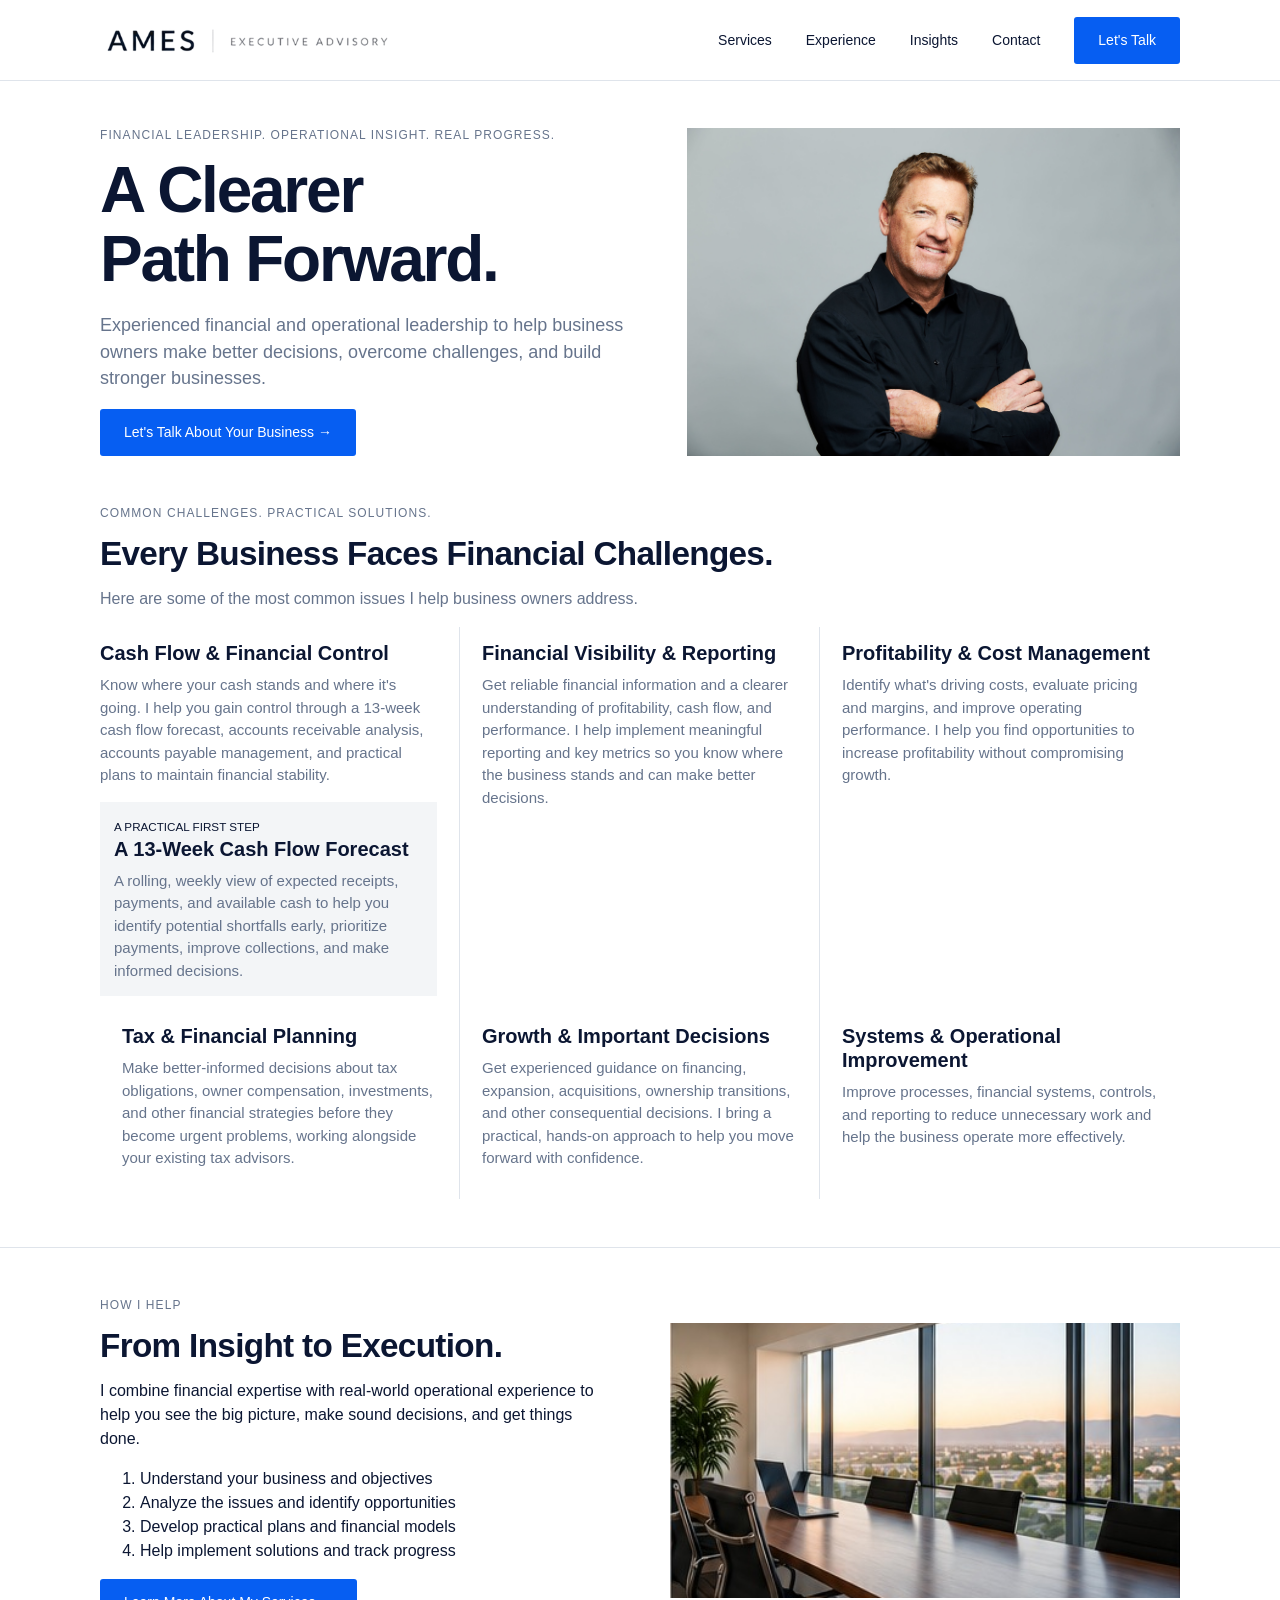
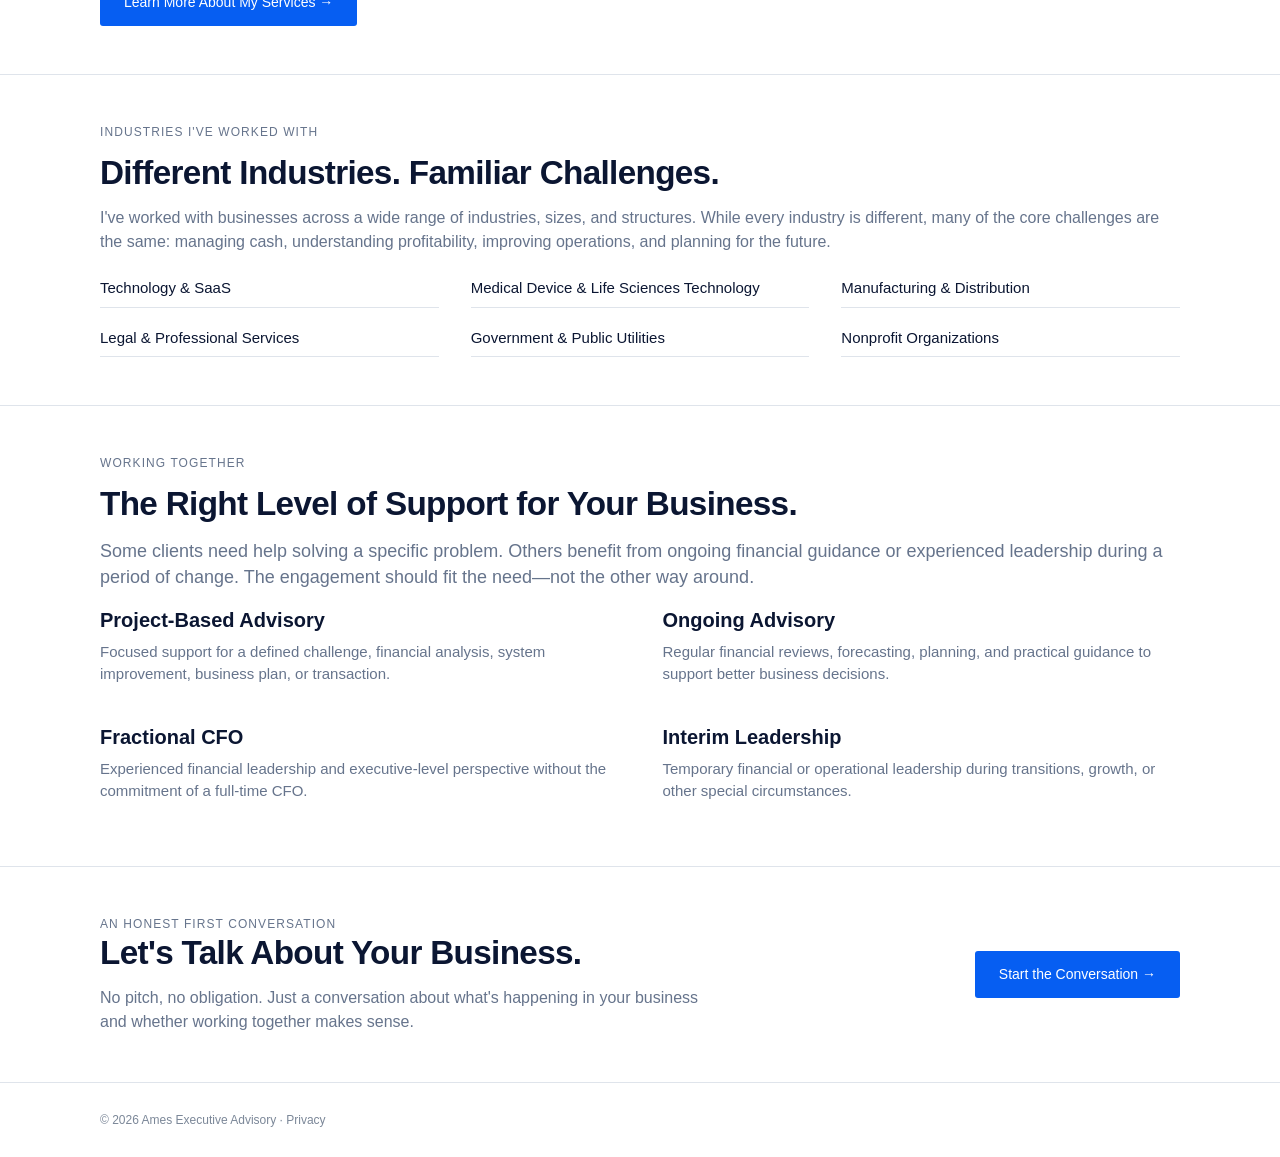
==== index.html @ 3832651e "Add files via upload" ====
<!doctype html><html lang="en"><head><meta charset="utf-8"><meta name="viewport" content="width=device-width,initial-scale=1"><meta name="description" content="Practical financial and operational advisory for business owners. Ames Executive Advisory."><title>Home | Ames Executive Advisory</title><link rel="icon" href="/assets/favicon.png"><link rel="stylesheet" href="/assets/styles.css"><script defer src="/assets/site.js"></script></head><body><header class="header"><div class="wrap header-inner"><a href="/" aria-label="Ames Executive Advisory home"><img class="logo" src="/assets/ames-logo.png" alt="AMES | Executive Advisory"></a><nav class="nav" aria-label="Main navigation"><a class="" href="/services/">Services</a><a class="" href="/experience/">Experience</a><a class="" href="/insights/">Insights</a><a class="" href="/contact/">Contact</a><a class="btn" href="/contact/">Let's Talk</a></nav></div></header><main><div class="wrap"><section class="hero home"><div><p class="eyebrow">Financial Leadership. Operational Insight. Real Progress.</p><h1>A Clearer<br>Path Forward.</h1><p class="lead">Experienced financial and operational leadership to help business owners make better decisions, overcome challenges, and build stronger businesses.</p><a class="btn" href="/contact/">Let's Talk About Your Business →</a></div><img class="photo" src="/assets/michael-ames.jpg" alt="Michael Ames"></section></div>
<section class="section"><div class="wrap"><p class="eyebrow">Common Challenges. Practical Solutions.</p><h2>Every Business Faces Financial Challenges.</h2><p class="muted">Here are some of the most common issues I help business owners address.</p><div class="grid3"><div><h3>Cash Flow & Financial Control</h3><p>Know where your cash stands and where it's going. I help you gain control through a 13-week cash flow forecast, accounts receivable analysis, accounts payable management, and practical plans to maintain financial stability.</p><div class="small-card"><small>A PRACTICAL FIRST STEP</small><h3>A 13-Week Cash Flow Forecast</h3><p>A rolling, weekly view of expected receipts, payments, and available cash to help you identify potential shortfalls early, prioritize payments, improve collections, and make informed decisions.</p></div></div><div><h3>Financial Visibility & Reporting</h3><p>Get reliable financial information and a clearer understanding of profitability, cash flow, and performance. I help implement meaningful reporting and key metrics so you know where the business stands and can make better decisions.</p></div><div><h3>Profitability & Cost Management</h3><p>Identify what's driving costs, evaluate pricing and margins, and improve operating performance. I help you find opportunities to increase profitability without compromising growth.</p></div><div><h3>Tax & Financial Planning</h3><p>Make better-informed decisions about tax obligations, owner compensation, investments, and other financial strategies before they become urgent problems, working alongside your existing tax advisors.</p></div><div><h3>Growth & Important Decisions</h3><p>Get experienced guidance on financing, expansion, acquisitions, ownership transitions, and other consequential decisions. I bring a practical, hands-on approach to help you move forward with confidence.</p></div><div><h3>Systems & Operational Improvement</h3><p>Improve processes, financial systems, controls, and reporting to reduce unnecessary work and help the business operate more effectively.</p></div></div></div></section>
<section class="section"><div class="wrap split"><div><p class="eyebrow">How I Help</p><h2>From Insight to Execution.</h2><p>I combine financial expertise with real-world operational experience to help you see the big picture, make sound decisions, and get things done.</p><ol><li>Understand your business and objectives</li><li>Analyze the issues and identify opportunities</li><li>Develop practical plans and financial models</li><li>Help implement solutions and track progress</li></ol><a class="btn" href="/services/">Learn More About My Services →</a></div><img src="/assets/boardroom.jpg" alt="Modern conference room"></div></section>
<section class="section"><div class="wrap"><p class="eyebrow">Industries I've Worked With</p><h2>Different Industries. Familiar Challenges.</h2><p class="muted">I've worked with businesses across a wide range of industries, sizes, and structures. While every industry is different, many of the core challenges are the same: managing cash, understanding profitability, improving operations, and planning for the future.</p><div class="industry"><span>Technology & SaaS</span><span>Medical Device & Life Sciences Technology</span><span>Manufacturing & Distribution</span><span>Legal & Professional Services</span><span>Government & Public Utilities</span><span>Nonprofit Organizations</span></div></div></section>
<section class="section"><div class="wrap"><p class="eyebrow">Working Together</p><h2>The Right Level of Support for Your Business.</h2><p class="lead">Some clients need help solving a specific problem. Others benefit from ongoing financial guidance or experienced leadership during a period of change. The engagement should fit the need—not the other way around.</p><div class="grid2"><div><h3>Project-Based Advisory</h3><p>Focused support for a defined challenge, financial analysis, system improvement, business plan, or transaction.</p></div><div><h3>Ongoing Advisory</h3><p>Regular financial reviews, forecasting, planning, and practical guidance to support better business decisions.</p></div><div><h3>Fractional CFO</h3><p>Experienced financial leadership and executive-level perspective without the commitment of a full-time CFO.</p></div><div><h3>Interim Leadership</h3><p>Temporary financial or operational leadership during transitions, growth, or other special circumstances.</p></div></div></div></section><section class="section"><div class="wrap cta"><div><p class="eyebrow">An Honest First Conversation</p><h2>Let's Talk About Your Business.</h2><p class="muted">No pitch, no obligation. Just a conversation about what's happening in your business and whether working together makes sense.</p></div><a class="btn" href="/contact/">Start the Conversation →</a></div></section></main><footer class="footer"><div class="wrap">© 2026 Ames Executive Advisory · <a href="/privacy/">Privacy</a></div></footer></body></html>
---- assets/styles.css ----
:root{--ink:#0b1632;--muted:#66748c;--blue:#065ef2;--line:#dfe4eb;--max:1140px}*{box-sizing:border-box}html{scroll-behavior:smooth}body{margin:0;color:var(--ink);font-family:Arial,Helvetica,sans-serif;background:#fff;line-height:1.5}a{color:inherit;text-decoration:none}img{max-width:100%}.wrap{max-width:var(--max);padding:0 30px;margin:auto}.header{border-bottom:1px solid var(--line);background:#fff}.header-inner{display:flex;align-items:center;justify-content:space-between;gap:30px;min-height:80px}.logo{width:290px;max-width:43vw;height:auto;display:block}.nav{display:flex;align-items:center;gap:34px;font-size:14px}.nav a:not(.btn):hover,.nav .active{color:var(--blue)}.nav .active{border-bottom:2px solid var(--blue);padding-bottom:8px}.btn{background:var(--blue);color:#fff!important;border:0;border-radius:3px;padding:13px 24px;display:inline-block;font-size:14px;font-weight:500;cursor:pointer}.btn:hover{background:#004cc9}.eyebrow{text-transform:uppercase;letter-spacing:.09em;font-size:12px;color:#66748c;margin:0 0 12px}h1,h2,h3,p{margin-top:0}h1{font-size:clamp(37px,4vw,56px);line-height:1.08;letter-spacing:-.035em;margin-bottom:18px}h2{font-size:clamp(26px,2.6vw,35px);line-height:1.18;letter-spacing:-.02em;margin-bottom:14px}h3{font-size:20px;line-height:1.2;margin-bottom:9px}.lead{font-size:18px;color:var(--muted);line-height:1.45}.muted{color:var(--muted)}.section{padding:48px 0;border-bottom:1px solid var(--line)}.hero{display:grid;grid-template-columns:1.08fr 1fr;gap:55px;align-items:center;padding:48px 0 34px}.hero .photo{width:100%;height:280px;object-fit:cover}.hero.home{padding:45px 0 0;min-height:355px}.hero.home .photo{height:330px;object-fit:contain;object-position:bottom center;mix-blend-mode:multiply}.hero.home h1{font-size:clamp(46px,5vw,67px)}.grid3{display:grid;grid-template-columns:repeat(3,1fr)}.grid3>div{padding:14px 22px;border-right:1px solid var(--line)}.grid3>div:first-child{padding-left:0}.grid3>div:nth-child(3n){border-right:0}.grid3 p,.grid2 p{color:var(--muted);font-size:15px}.grid2{display:grid;grid-template-columns:repeat(2,1fr);gap:24px 45px}.small-card{background:#f3f5f7;padding:14px;margin-top:15px;font-size:14px}.small-card p{margin-bottom:0}.split{display:grid;grid-template-columns:1fr 1fr;gap:60px;align-items:center}.split img{width:100%;height:275px;object-fit:cover}.industry{display:grid;grid-template-columns:repeat(3,1fr);gap:12px 32px}.industry span{border-bottom:1px solid var(--line);padding:7px 0;font-size:15px}.cta{display:flex;justify-content:space-between;align-items:center;gap:35px}.cta p{max-width:620px;margin:0}.footer{padding:28px 0;color:#7b8798;font-size:12px}.service-grid>div{border-bottom:1px solid var(--line);min-height:190px}.experience-row{display:grid;grid-template-columns:65px 175px 1fr;gap:25px;padding:17px 0;border-top:1px solid var(--line);align-items:center}.experience-row img{width:175px;height:110px;object-fit:cover}.number{font-size:40px;color:#a6c7f5}.insights-grid{display:grid;grid-template-columns:repeat(2,1fr);gap:38px 28px;padding-bottom:50px}.insight-card img{width:100%;height:220px;object-fit:cover;display:block;margin-bottom:15px}.insight-card h2{font-size:23px;margin-bottom:8px}.insight-card p{font-size:15px;color:var(--muted);margin-bottom:12px}.read-link,.back{font-size:12px;color:var(--blue);text-transform:uppercase;letter-spacing:.04em;font-weight:bold}.article{max-width:800px;margin:0 auto;padding:40px 30px 70px}.article h1{font-size:clamp(34px,4vw,49px)}.article .hero-image{width:100%;height:320px;object-fit:cover;margin:22px 0 25px}.article-content{font-size:17px;line-height:1.75;color:#29354a}.article-content p{margin-bottom:18px}.article-content h2{font-size:25px;color:var(--ink);margin:36px 0 14px}.article-content li{margin-bottom:8px}.article-cta{margin-top:50px;padding-top:28px;border-top:1px solid var(--line)}.contact-hero{padding:65px 0;background:linear-gradient(105deg,#fff 0%,#fff 57%,#f2f5f8 100%)}.contact-layout{display:grid;grid-template-columns:1fr 1fr;gap:75px}.form-card{background:white;border:1px solid var(--line);padding:35px;box-shadow:0 9px 25px #0b16320a}.field{margin-bottom:18px}.field label{display:block;font-weight:bold;font-size:14px;margin-bottom:7px}.field input,.field textarea{width:100%;padding:12px;border:1px solid #cbd3df;border-radius:4px;font:inherit}.field textarea{min-height:120px}.field-row{display:grid;grid-template-columns:1fr 1fr;gap:16px}.form-card button{width:100%}.privacy{font-size:12px;color:var(--muted);margin-top:15px}.notice{padding:10px 0;font-size:14px}.mobile-nav{display:none}@media(max-width:760px){.wrap{padding:0 20px}.header-inner{min-height:68px;flex-wrap:wrap;padding-top:12px;padding-bottom:12px}.logo{width:230px;max-width:75vw}.nav{gap:16px;flex-wrap:wrap;font-size:13px}.hero,.split,.contact-layout{grid-template-columns:1fr;gap:20px}.hero.home .photo{height:300px}.grid3,.industry,.insights-grid{grid-template-columns:1fr}.grid3>div{padding:14px 0;border-right:0;border-bottom:1px solid var(--line)}.grid2{grid-template-columns:1fr}.experience-row{grid-template-columns:50px 95px 1fr;gap:12px}.experience-row img{width:95px;height:85px}.experience-row h3{font-size:17px}.cta{align-items:flex-start;flex-direction:column}.article .hero-image{height:210px}.contact-hero{padding:35px 0}.form-card{padding:20px}}
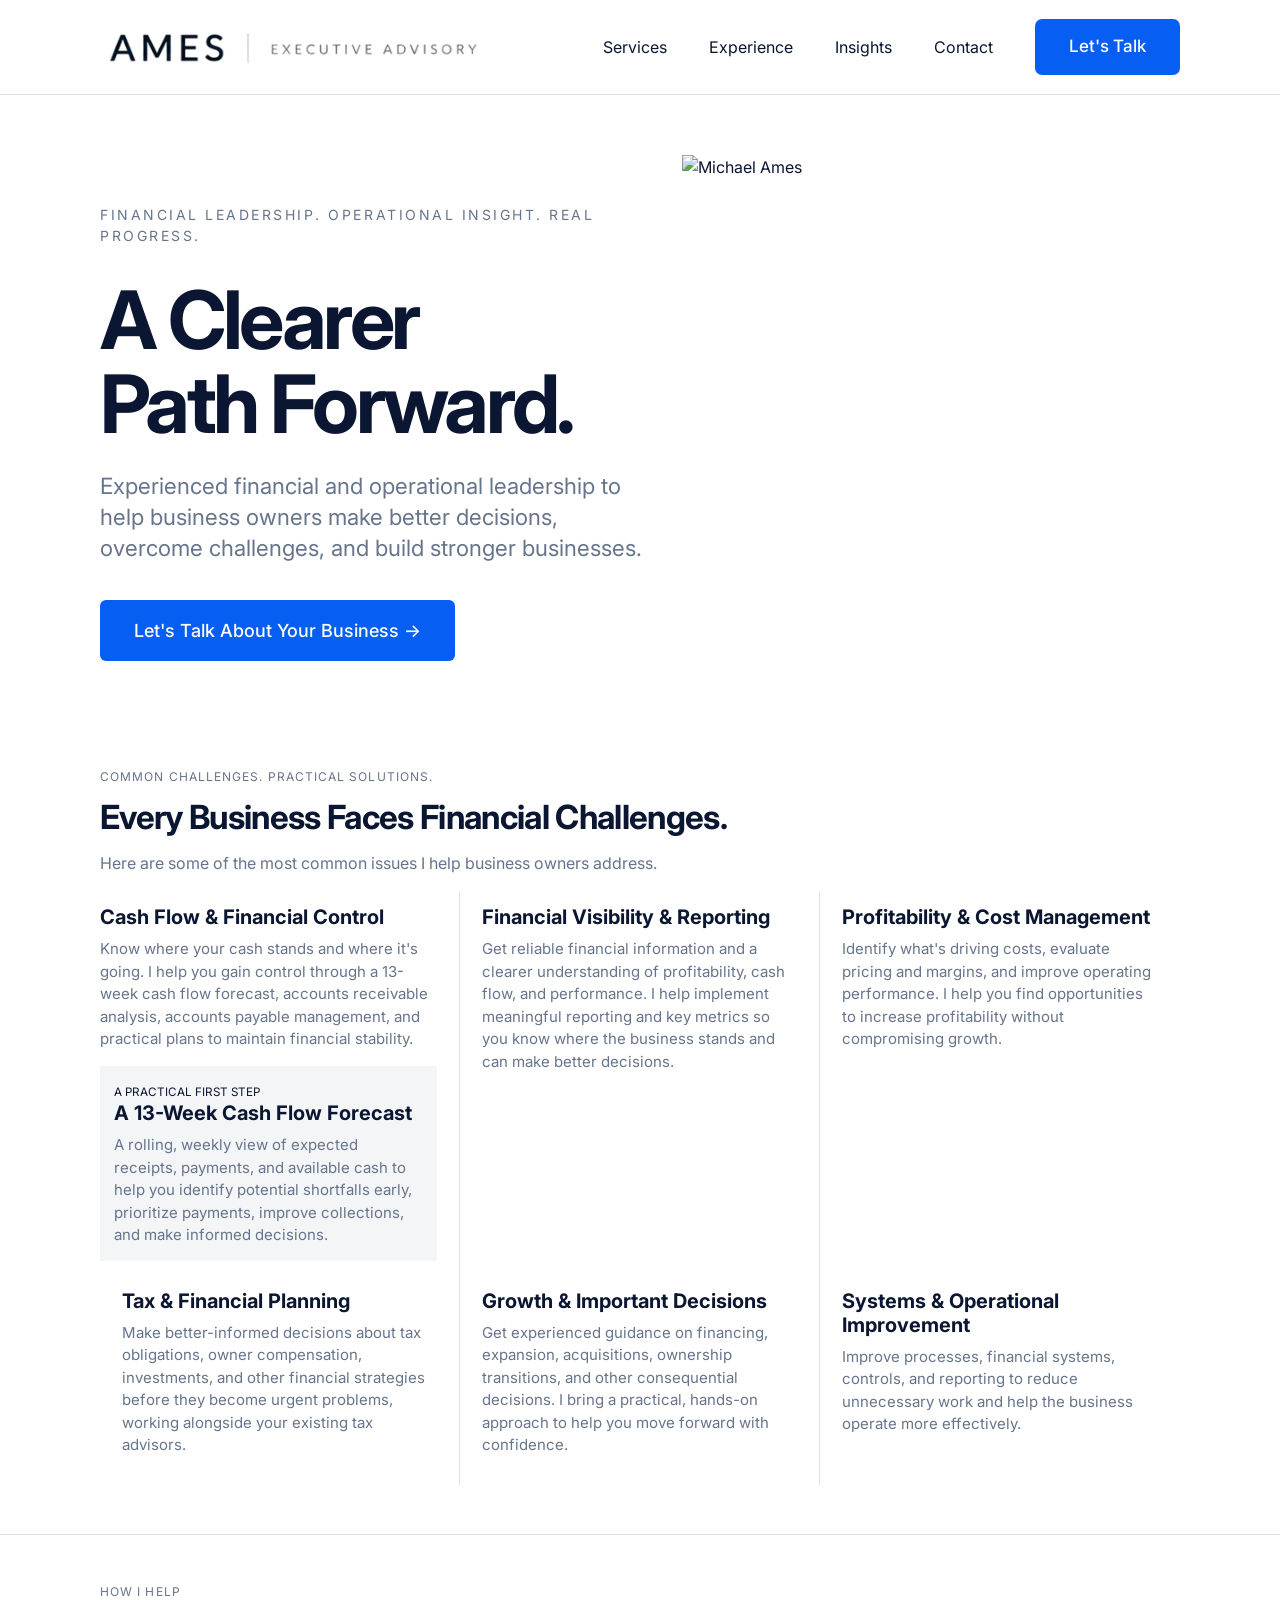
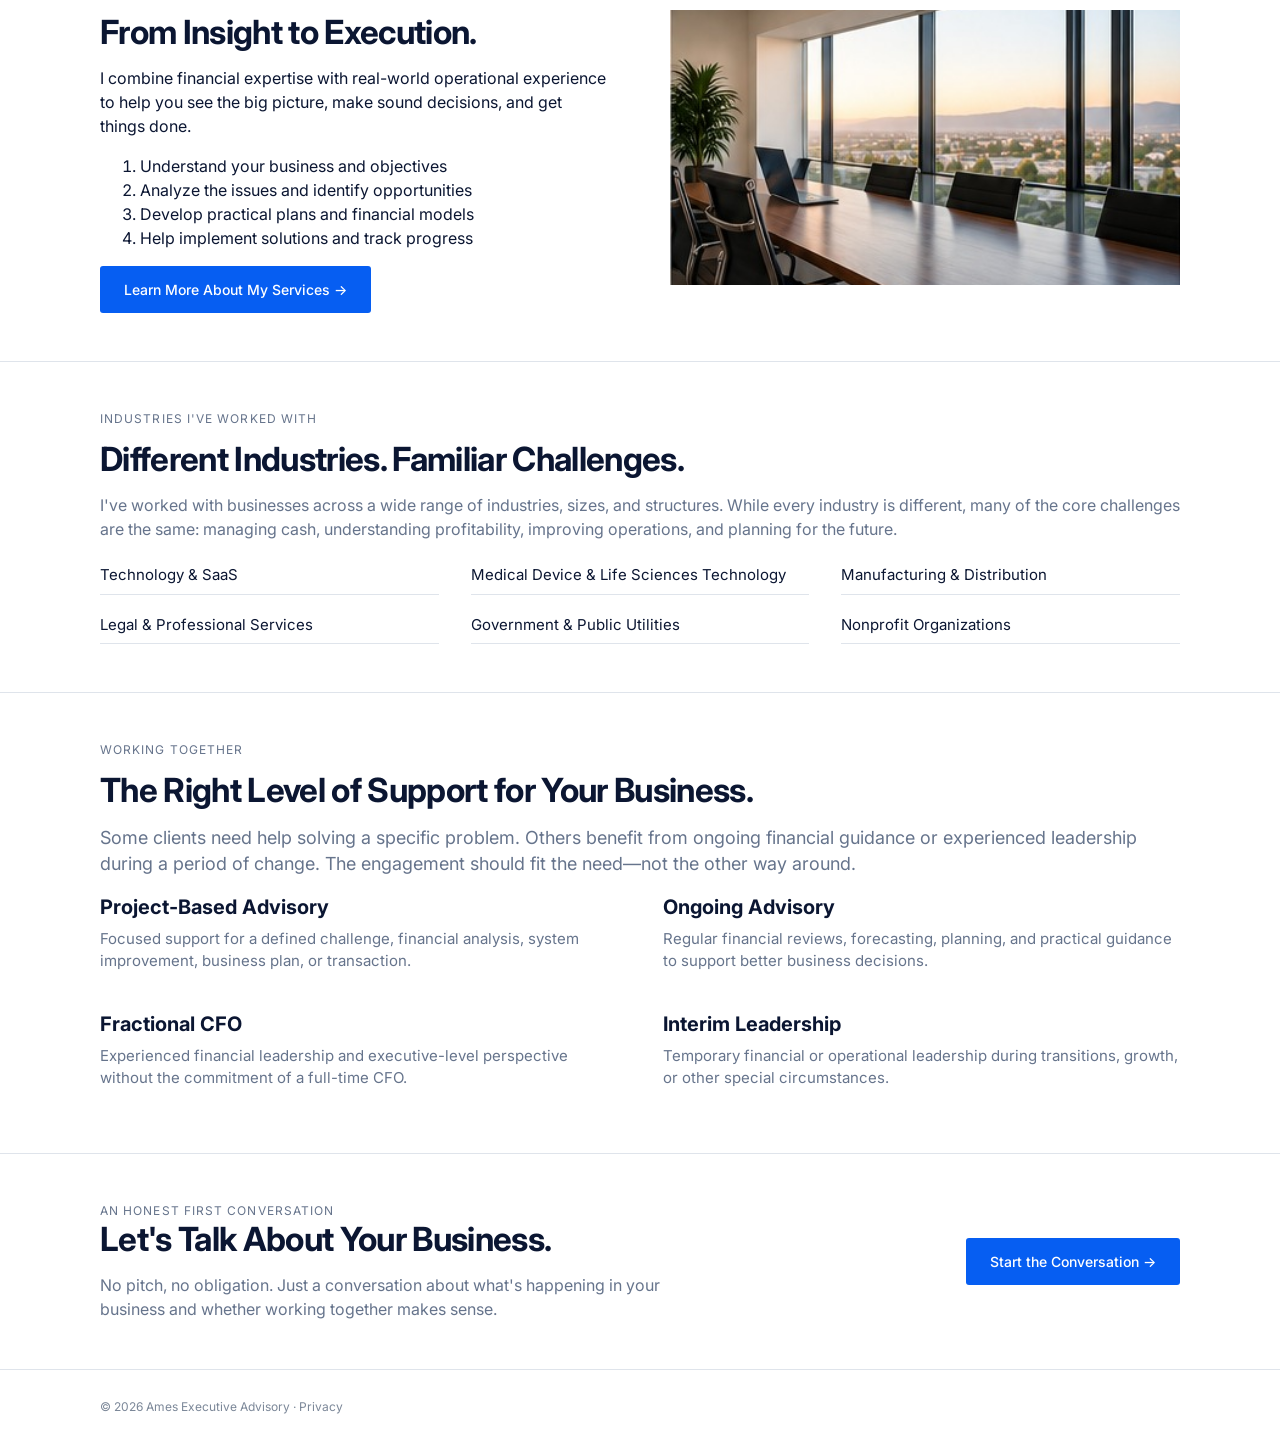
==== commit 0f786fe3: "Use transparent portrait on homepage" ====
--- a/index.html
+++ b/index.html
@@ -1,5 +1,5 @@
-<!doctype html><html lang="en"><head><meta charset="utf-8"><meta name="viewport" content="width=device-width,initial-scale=1"><meta name="description" content="Practical financial and operational advisory for business owners. Ames Executive Advisory."><title>Home | Ames Executive Advisory</title><link rel="icon" href="/assets/favicon.png"><link rel="stylesheet" href="/assets/styles.css"><script defer src="/assets/site.js"></script></head><body><header class="header"><div class="wrap header-inner"><a href="/" aria-label="Ames Executive Advisory home"><img class="logo" src="/assets/ames-logo.png" alt="AMES | Executive Advisory"></a><nav class="nav" aria-label="Main navigation"><a class="" href="/services/">Services</a><a class="" href="/experience/">Experience</a><a class="" href="/insights/">Insights</a><a class="" href="/contact/">Contact</a><a class="btn" href="/contact/">Let's Talk</a></nav></div></header><main><div class="wrap"><section class="hero home"><div><p class="eyebrow">Financial Leadership. Operational Insight. Real Progress.</p><h1>A Clearer<br>Path Forward.</h1><p class="lead">Experienced financial and operational leadership to help business owners make better decisions, overcome challenges, and build stronger businesses.</p><a class="btn" href="/contact/">Let's Talk About Your Business →</a></div><img class="photo" src="/assets/michael-ames.jpg" alt="Michael Ames"></section></div>
+<!doctype html><html lang="en"><head><meta charset="utf-8"><meta name="viewport" content="width=device-width,initial-scale=1"><meta name="description" content="Practical financial and operational advisory for business owners. Ames Executive Advisory."><title>Home | Ames Executive Advisory</title><link rel="icon" href="/assets/favicon.png"><link rel="stylesheet" href="/assets/styles.css"><script defer src="/assets/site.js"></script></head><body><header class="header"><div class="wrap header-inner"><a href="/" aria-label="Ames Executive Advisory home"><img class="logo" src="/assets/ames-logo.png" alt="AMES | Executive Advisory"></a><nav class="nav" aria-label="Main navigation"><a class="" href="/services/">Services</a><a class="" href="/experience/">Experience</a><a class="" href="/insights/">Insights</a><a class="" href="/contact/">Contact</a><a class="btn" href="/contact/">Let's Talk</a></nav></div></header><main><div class="wrap"><section class="hero home"><div><p class="eyebrow">Financial Leadership. Operational Insight. Real Progress.</p><h1>A Clearer<br>Path Forward.</h1><p class="lead">Experienced financial and operational leadership to help business owners make better decisions, overcome challenges, and build stronger businesses.</p><a class="btn" href="/contact/">Let's Talk About Your Business →</a></div><img class="photo" src="/assets/Michael-ames-cutout.png" alt="Michael Ames"></section></div>
 <section class="section"><div class="wrap"><p class="eyebrow">Common Challenges. Practical Solutions.</p><h2>Every Business Faces Financial Challenges.</h2><p class="muted">Here are some of the most common issues I help business owners address.</p><div class="grid3"><div><h3>Cash Flow & Financial Control</h3><p>Know where your cash stands and where it's going. I help you gain control through a 13-week cash flow forecast, accounts receivable analysis, accounts payable management, and practical plans to maintain financial stability.</p><div class="small-card"><small>A PRACTICAL FIRST STEP</small><h3>A 13-Week Cash Flow Forecast</h3><p>A rolling, weekly view of expected receipts, payments, and available cash to help you identify potential shortfalls early, prioritize payments, improve collections, and make informed decisions.</p></div></div><div><h3>Financial Visibility & Reporting</h3><p>Get reliable financial information and a clearer understanding of profitability, cash flow, and performance. I help implement meaningful reporting and key metrics so you know where the business stands and can make better decisions.</p></div><div><h3>Profitability & Cost Management</h3><p>Identify what's driving costs, evaluate pricing and margins, and improve operating performance. I help you find opportunities to increase profitability without compromising growth.</p></div><div><h3>Tax & Financial Planning</h3><p>Make better-informed decisions about tax obligations, owner compensation, investments, and other financial strategies before they become urgent problems, working alongside your existing tax advisors.</p></div><div><h3>Growth & Important Decisions</h3><p>Get experienced guidance on financing, expansion, acquisitions, ownership transitions, and other consequential decisions. I bring a practical, hands-on approach to help you move forward with confidence.</p></div><div><h3>Systems & Operational Improvement</h3><p>Improve processes, financial systems, controls, and reporting to reduce unnecessary work and help the business operate more effectively.</p></div></div></div></section>
 <section class="section"><div class="wrap split"><div><p class="eyebrow">How I Help</p><h2>From Insight to Execution.</h2><p>I combine financial expertise with real-world operational experience to help you see the big picture, make sound decisions, and get things done.</p><ol><li>Understand your business and objectives</li><li>Analyze the issues and identify opportunities</li><li>Develop practical plans and financial models</li><li>Help implement solutions and track progress</li></ol><a class="btn" href="/services/">Learn More About My Services →</a></div><img src="/assets/boardroom.jpg" alt="Modern conference room"></div></section>
 <section class="section"><div class="wrap"><p class="eyebrow">Industries I've Worked With</p><h2>Different Industries. Familiar Challenges.</h2><p class="muted">I've worked with businesses across a wide range of industries, sizes, and structures. While every industry is different, many of the core challenges are the same: managing cash, understanding profitability, improving operations, and planning for the future.</p><div class="industry"><span>Technology & SaaS</span><span>Medical Device & Life Sciences Technology</span><span>Manufacturing & Distribution</span><span>Legal & Professional Services</span><span>Government & Public Utilities</span><span>Nonprofit Organizations</span></div></div></section>
-<section class="section"><div class="wrap"><p class="eyebrow">Working Together</p><h2>The Right Level of Support for Your Business.</h2><p class="lead">Some clients need help solving a specific problem. Others benefit from ongoing financial guidance or experienced leadership during a period of change. The engagement should fit the need—not the other way around.</p><div class="grid2"><div><h3>Project-Based Advisory</h3><p>Focused support for a defined challenge, financial analysis, system improvement, business plan, or transaction.</p></div><div><h3>Ongoing Advisory</h3><p>Regular financial reviews, forecasting, planning, and practical guidance to support better business decisions.</p></div><div><h3>Fractional CFO</h3><p>Experienced financial leadership and executive-level perspective without the commitment of a full-time CFO.</p></div><div><h3>Interim Leadership</h3><p>Temporary financial or operational leadership during transitions, growth, or other special circumstances.</p></div></div></div></section><section class="section"><div class="wrap cta"><div><p class="eyebrow">An Honest First Conversation</p><h2>Let's Talk About Your Business.</h2><p class="muted">No pitch, no obligation. Just a conversation about what's happening in your business and whether working together makes sense.</p></div><a class="btn" href="/contact/">Start the Conversation →</a></div></section></main><footer class="footer"><div class="wrap">© 2026 Ames Executive Advisory · <a href="/privacy/">Privacy</a></div></footer></body></html>+<section class="section"><div class="wrap"><p class="eyebrow">Working Together</p><h2>The Right Level of Support for Your Business.</h2><p class="lead">Some clients need help solving a specific problem. Others benefit from ongoing financial guidance or experienced leadership during a period of change. The engagement should fit the need—not the other way around.</p><div class="grid2"><div><h3>Project-Based Advisory</h3><p>Focused support for a defined challenge, financial analysis, system improvement, business plan, or transaction.</p></div><div><h3>Ongoing Advisory</h3><p>Regular financial reviews, forecasting, planning, and practical guidance to support better business decisions.</p></div><div><h3>Fractional CFO</h3><p>Experienced financial leadership and executive-level perspective without the commitment of a full-time CFO.</p></div><div><h3>Interim Leadership</h3><p>Temporary financial or operational leadership during transitions, growth, or other special circumstances.</p></div></div></div></section><section class="section"><div class="wrap cta"><div><p class="eyebrow">An Honest First Conversation</p><h2>Let's Talk About Your Business.</h2><p class="muted">No pitch, no obligation. Just a conversation about what's happening in your business and whether working together makes sense.</p></div><a class="btn" href="/contact/">Start the Conversation →</a></div></section></main><footer class="footer"><div class="wrap">© 2026 Ames Executive Advisory · <a href="/privacy/">Privacy</a></div></footer></body></html>
--- a/assets/styles.css
+++ b/assets/styles.css
@@ -1,2 +1,35 @@
+@import url("https://fonts.googleapis.com/css2?family=Inter:wght@400;500;600;700&display=swap");
 
-:root{--ink:#0b1632;--muted:#66748c;--blue:#065ef2;--line:#dfe4eb;--max:1140px}*{box-sizing:border-box}html{scroll-behavior:smooth}body{margin:0;color:var(--ink);font-family:Arial,Helvetica,sans-serif;background:#fff;line-height:1.5}a{color:inherit;text-decoration:none}img{max-width:100%}.wrap{max-width:var(--max);padding:0 30px;margin:auto}.header{border-bottom:1px solid var(--line);background:#fff}.header-inner{display:flex;align-items:center;justify-content:space-between;gap:30px;min-height:80px}.logo{width:290px;max-width:43vw;height:auto;display:block}.nav{display:flex;align-items:center;gap:34px;font-size:14px}.nav a:not(.btn):hover,.nav .active{color:var(--blue)}.nav .active{border-bottom:2px solid var(--blue);padding-bottom:8px}.btn{background:var(--blue);color:#fff!important;border:0;border-radius:3px;padding:13px 24px;display:inline-block;font-size:14px;font-weight:500;cursor:pointer}.btn:hover{background:#004cc9}.eyebrow{text-transform:uppercase;letter-spacing:.09em;font-size:12px;color:#66748c;margin:0 0 12px}h1,h2,h3,p{margin-top:0}h1{font-size:clamp(37px,4vw,56px);line-height:1.08;letter-spacing:-.035em;margin-bottom:18px}h2{font-size:clamp(26px,2.6vw,35px);line-height:1.18;letter-spacing:-.02em;margin-bottom:14px}h3{font-size:20px;line-height:1.2;margin-bottom:9px}.lead{font-size:18px;color:var(--muted);line-height:1.45}.muted{color:var(--muted)}.section{padding:48px 0;border-bottom:1px solid var(--line)}.hero{display:grid;grid-template-columns:1.08fr 1fr;gap:55px;align-items:center;padding:48px 0 34px}.hero .photo{width:100%;height:280px;object-fit:cover}.hero.home{padding:45px 0 0;min-height:355px}.hero.home .photo{height:330px;object-fit:contain;object-position:bottom center;mix-blend-mode:multiply}.hero.home h1{font-size:clamp(46px,5vw,67px)}.grid3{display:grid;grid-template-columns:repeat(3,1fr)}.grid3>div{padding:14px 22px;border-right:1px solid var(--line)}.grid3>div:first-child{padding-left:0}.grid3>div:nth-child(3n){border-right:0}.grid3 p,.grid2 p{color:var(--muted);font-size:15px}.grid2{display:grid;grid-template-columns:repeat(2,1fr);gap:24px 45px}.small-card{background:#f3f5f7;padding:14px;margin-top:15px;font-size:14px}.small-card p{margin-bottom:0}.split{display:grid;grid-template-columns:1fr 1fr;gap:60px;align-items:center}.split img{width:100%;height:275px;object-fit:cover}.industry{display:grid;grid-template-columns:repeat(3,1fr);gap:12px 32px}.industry span{border-bottom:1px solid var(--line);padding:7px 0;font-size:15px}.cta{display:flex;justify-content:space-between;align-items:center;gap:35px}.cta p{max-width:620px;margin:0}.footer{padding:28px 0;color:#7b8798;font-size:12px}.service-grid>div{border-bottom:1px solid var(--line);min-height:190px}.experience-row{display:grid;grid-template-columns:65px 175px 1fr;gap:25px;padding:17px 0;border-top:1px solid var(--line);align-items:center}.experience-row img{width:175px;height:110px;object-fit:cover}.number{font-size:40px;color:#a6c7f5}.insights-grid{display:grid;grid-template-columns:repeat(2,1fr);gap:38px 28px;padding-bottom:50px}.insight-card img{width:100%;height:220px;object-fit:cover;display:block;margin-bottom:15px}.insight-card h2{font-size:23px;margin-bottom:8px}.insight-card p{font-size:15px;color:var(--muted);margin-bottom:12px}.read-link,.back{font-size:12px;color:var(--blue);text-transform:uppercase;letter-spacing:.04em;font-weight:bold}.article{max-width:800px;margin:0 auto;padding:40px 30px 70px}.article h1{font-size:clamp(34px,4vw,49px)}.article .hero-image{width:100%;height:320px;object-fit:cover;margin:22px 0 25px}.article-content{font-size:17px;line-height:1.75;color:#29354a}.article-content p{margin-bottom:18px}.article-content h2{font-size:25px;color:var(--ink);margin:36px 0 14px}.article-content li{margin-bottom:8px}.article-cta{margin-top:50px;padding-top:28px;border-top:1px solid var(--line)}.contact-hero{padding:65px 0;background:linear-gradient(105deg,#fff 0%,#fff 57%,#f2f5f8 100%)}.contact-layout{display:grid;grid-template-columns:1fr 1fr;gap:75px}.form-card{background:white;border:1px solid var(--line);padding:35px;box-shadow:0 9px 25px #0b16320a}.field{margin-bottom:18px}.field label{display:block;font-weight:bold;font-size:14px;margin-bottom:7px}.field input,.field textarea{width:100%;padding:12px;border:1px solid #cbd3df;border-radius:4px;font:inherit}.field textarea{min-height:120px}.field-row{display:grid;grid-template-columns:1fr 1fr;gap:16px}.form-card button{width:100%}.privacy{font-size:12px;color:var(--muted);margin-top:15px}.notice{padding:10px 0;font-size:14px}.mobile-nav{display:none}@media(max-width:760px){.wrap{padding:0 20px}.header-inner{min-height:68px;flex-wrap:wrap;padding-top:12px;padding-bottom:12px}.logo{width:230px;max-width:75vw}.nav{gap:16px;flex-wrap:wrap;font-size:13px}.hero,.split,.contact-layout{grid-template-columns:1fr;gap:20px}.hero.home .photo{height:300px}.grid3,.industry,.insights-grid{grid-template-columns:1fr}.grid3>div{padding:14px 0;border-right:0;border-bottom:1px solid var(--line)}.grid2{grid-template-columns:1fr}.experience-row{grid-template-columns:50px 95px 1fr;gap:12px}.experience-row img{width:95px;height:85px}.experience-row h3{font-size:17px}.cta{align-items:flex-start;flex-direction:column}.article .hero-image{height:210px}.contact-hero{padding:35px 0}.form-card{padding:20px}}
+:root{--ink:#0b1632;--muted:#66748c;--blue:#065ef2;--line:#dfe4eb;--max:1140px}*{box-sizing:border-box}html{scroll-behavior:smooth}body{margin:0;color:var(--ink);font-family:Inter,Arial,Helvetica,sans-serif;background:#fff;line-height:1.5}a{color:inherit;text-decoration:none}img{max-width:100%}.wrap{max-width:var(--max);padding:0 30px;margin:auto}.header{border-bottom:1px solid var(--line);background:#fff}.header-inner{display:flex;align-items:center;justify-content:space-between;gap:30px;min-height:80px}.logo{width:290px;max-width:43vw;height:auto;display:block}.nav{display:flex;align-items:center;gap:34px;font-size:14px}.nav a:not(.btn):hover,.nav .active{color:var(--blue)}.nav .active{border-bottom:2px solid var(--blue);padding-bottom:8px}.btn{background:var(--blue);color:#fff!important;border:0;border-radius:3px;padding:13px 24px;display:inline-block;font-size:14px;font-weight:500;cursor:pointer}.btn:hover{background:#004cc9}.eyebrow{text-transform:uppercase;letter-spacing:.09em;font-size:12px;color:#66748c;margin:0 0 12px}h1,h2,h3,p{margin-top:0}h1{font-size:clamp(37px,4vw,56px);line-height:1.08;letter-spacing:-.035em;margin-bottom:18px}h2{font-size:clamp(26px,2.6vw,35px);line-height:1.18;letter-spacing:-.02em;margin-bottom:14px}h3{font-size:20px;line-height:1.2;margin-bottom:9px}.lead{font-size:18px;color:var(--muted);line-height:1.45}.muted{color:var(--muted)}.section{padding:48px 0;border-bottom:1px solid var(--line)}.hero{display:grid;grid-template-columns:1.08fr 1fr;gap:55px;align-items:center;padding:48px 0 34px}.hero .photo{width:100%;height:280px;object-fit:cover}.hero.home{padding:45px 0 0;min-height:355px}.hero.home .photo{height:330px;object-fit:contain;object-position:bottom center;mix-blend-mode:multiply}.hero.home h1{font-size:clamp(46px,5vw,67px)}.grid3{display:grid;grid-template-columns:repeat(3,1fr)}.grid3>div{padding:14px 22px;border-right:1px solid var(--line)}.grid3>div:first-child{padding-left:0}.grid3>div:nth-child(3n){border-right:0}.grid3 p,.grid2 p{color:var(--muted);font-size:15px}.grid2{display:grid;grid-template-columns:repeat(2,1fr);gap:24px 45px}.small-card{background:#f3f5f7;padding:14px;margin-top:15px;font-size:14px}.small-card p{margin-bottom:0}.split{display:grid;grid-template-columns:1fr 1fr;gap:60px;align-items:center}.split img{width:100%;height:275px;object-fit:cover}.industry{display:grid;grid-template-columns:repeat(3,1fr);gap:12px 32px}.industry span{border-bottom:1px solid var(--line);padding:7px 0;font-size:15px}.cta{display:flex;justify-content:space-between;align-items:center;gap:35px}.cta p{max-width:620px;margin:0}.footer{padding:28px 0;color:#7b8798;font-size:12px}.service-grid>div{border-bottom:1px solid var(--line);min-height:190px}.experience-row{display:grid;grid-template-columns:65px 175px 1fr;gap:25px;padding:17px 0;border-top:1px solid var(--line);align-items:center}.experience-row img{width:175px;height:110px;object-fit:cover}.number{font-size:40px;color:#a6c7f5}.insights-grid{display:grid;grid-template-columns:repeat(2,1fr);gap:38px 28px;padding-bottom:50px}.insight-card img{width:100%;height:220px;object-fit:cover;display:block;margin-bottom:15px}.insight-card h2{font-size:23px;margin-bottom:8px}.insight-card p{font-size:15px;color:var(--muted);margin-bottom:12px}.read-link,.back{font-size:12px;color:var(--blue);text-transform:uppercase;letter-spacing:.04em;font-weight:bold}.article{max-width:800px;margin:0 auto;padding:40px 30px 70px}.article h1{font-size:clamp(34px,4vw,49px)}.article .hero-image{width:100%;height:320px;object-fit:cover;margin:22px 0 25px}.article-content{font-size:17px;line-height:1.75;color:#29354a}.article-content p{margin-bottom:18px}.article-content h2{font-size:25px;color:var(--ink);margin:36px 0 14px}.article-content li{margin-bottom:8px}.article-cta{margin-top:50px;padding-top:28px;border-top:1px solid var(--line)}.contact-hero{padding:65px 0;background:linear-gradient(105deg,#fff 0%,#fff 57%,#f2f5f8 100%)}.contact-layout{display:grid;grid-template-columns:1fr 1fr;gap:75px}.form-card{background:white;border:1px solid var(--line);padding:35px;box-shadow:0 9px 25px #0b16320a}.field{margin-bottom:18px}.field label{display:block;font-weight:bold;font-size:14px;margin-bottom:7px}.field input,.field textarea{width:100%;padding:12px;border:1px solid #cbd3df;border-radius:4px;font:inherit}.field textarea{min-height:120px}.field-row{display:grid;grid-template-columns:1fr 1fr;gap:16px}.form-card button{width:100%}.privacy{font-size:12px;color:var(--muted);margin-top:15px}.notice{padding:10px 0;font-size:14px}.mobile-nav{display:none}@media(max-width:760px){.wrap{padding:0 20px}.header-inner{min-height:68px;flex-wrap:wrap;padding-top:12px;padding-bottom:12px}.logo{width:230px;max-width:75vw}.nav{gap:16px;flex-wrap:wrap;font-size:13px}.hero,.split,.contact-layout{grid-template-columns:1fr;gap:20px}.hero.home .photo{height:300px}.grid3,.industry,.insights-grid{grid-template-columns:1fr}.grid3>div{padding:14px 0;border-right:0;border-bottom:1px solid var(--line)}.grid2{grid-template-columns:1fr}.experience-row{grid-template-columns:50px 95px 1fr;gap:12px}.experience-row img{width:95px;height:85px}.experience-row h3{font-size:17px}.cta{align-items:flex-start;flex-direction:column}.article .hero-image{height:210px}.contact-hero{padding:35px 0}.form-card{padding:20px}}
+
+/* Approved 2026-10-28 homepage header/hero refinement. Other sections unchanged. */
+@media (min-width: 1000px) {
+  body:has(.hero.home) .header-inner { min-height: 94px; }
+  body:has(.hero.home) .logo { width: 380px; max-width: 37vw; }
+  body:has(.hero.home) .nav { gap: 42px; font-size: 16px; }
+  body:has(.hero.home) .nav .btn { font-size: 17px; padding: 15px 34px; border-radius: 7px; }
+  body:has(.hero.home) .hero.home { min-height: 625px; padding: 50px 0 0; grid-template-columns: 1.12fr 1fr; gap: 25px; align-items: center; }
+  body:has(.hero.home) .hero.home .eyebrow { font-size: 14px; letter-spacing: .18em; margin-bottom: 32px; }
+  body:has(.hero.home) .hero.home h1 { font-size: clamp(68px, 6.3vw, 104px); line-height: 1.04; letter-spacing: -.045em; margin-bottom: 25px; }
+  body:has(.hero.home) .hero.home .lead { font-size: clamp(21px, 1.75vw, 27px); line-height: 1.38; max-width: 690px; margin-bottom: 36px; }
+  body:has(.hero.home) .hero.home .btn { font-size: 18px; padding: 17px 34px; border-radius: 6px; }
+  body:has(.hero.home) .hero.home .photo { width: 100%; height: 555px; object-fit: contain; object-position: bottom center; }
+}
+@media (min-width: 1400px) {
+  body:has(.hero.home) { --max: 1500px; }
+  body:has(.hero.home) .hero.home { min-height: 700px; }
+  body:has(.hero.home) .hero.home .photo { height: 625px; }
+}
+@media (max-width: 999px) and (min-width: 761px) {
+  body:has(.hero.home) .hero.home { min-height: 460px; }
+  body:has(.hero.home) .hero.home .photo { height: 425px; }
+  body:has(.hero.home) .hero.home h1 { font-size: clamp(54px, 6vw, 75px); }
+}
+@media (max-width: 760px) {
+  body:has(.hero.home) .hero.home { padding-top: 38px; }
+  body:has(.hero.home) .hero.home h1 { font-size: clamp(45px, 10vw, 65px); }
+  body:has(.hero.home) .hero.home .photo { height: 340px; }
+}
+
+/* Transparent portrait: no compositing against background */
+.hero.home .photo { mix-blend-mode: normal; }
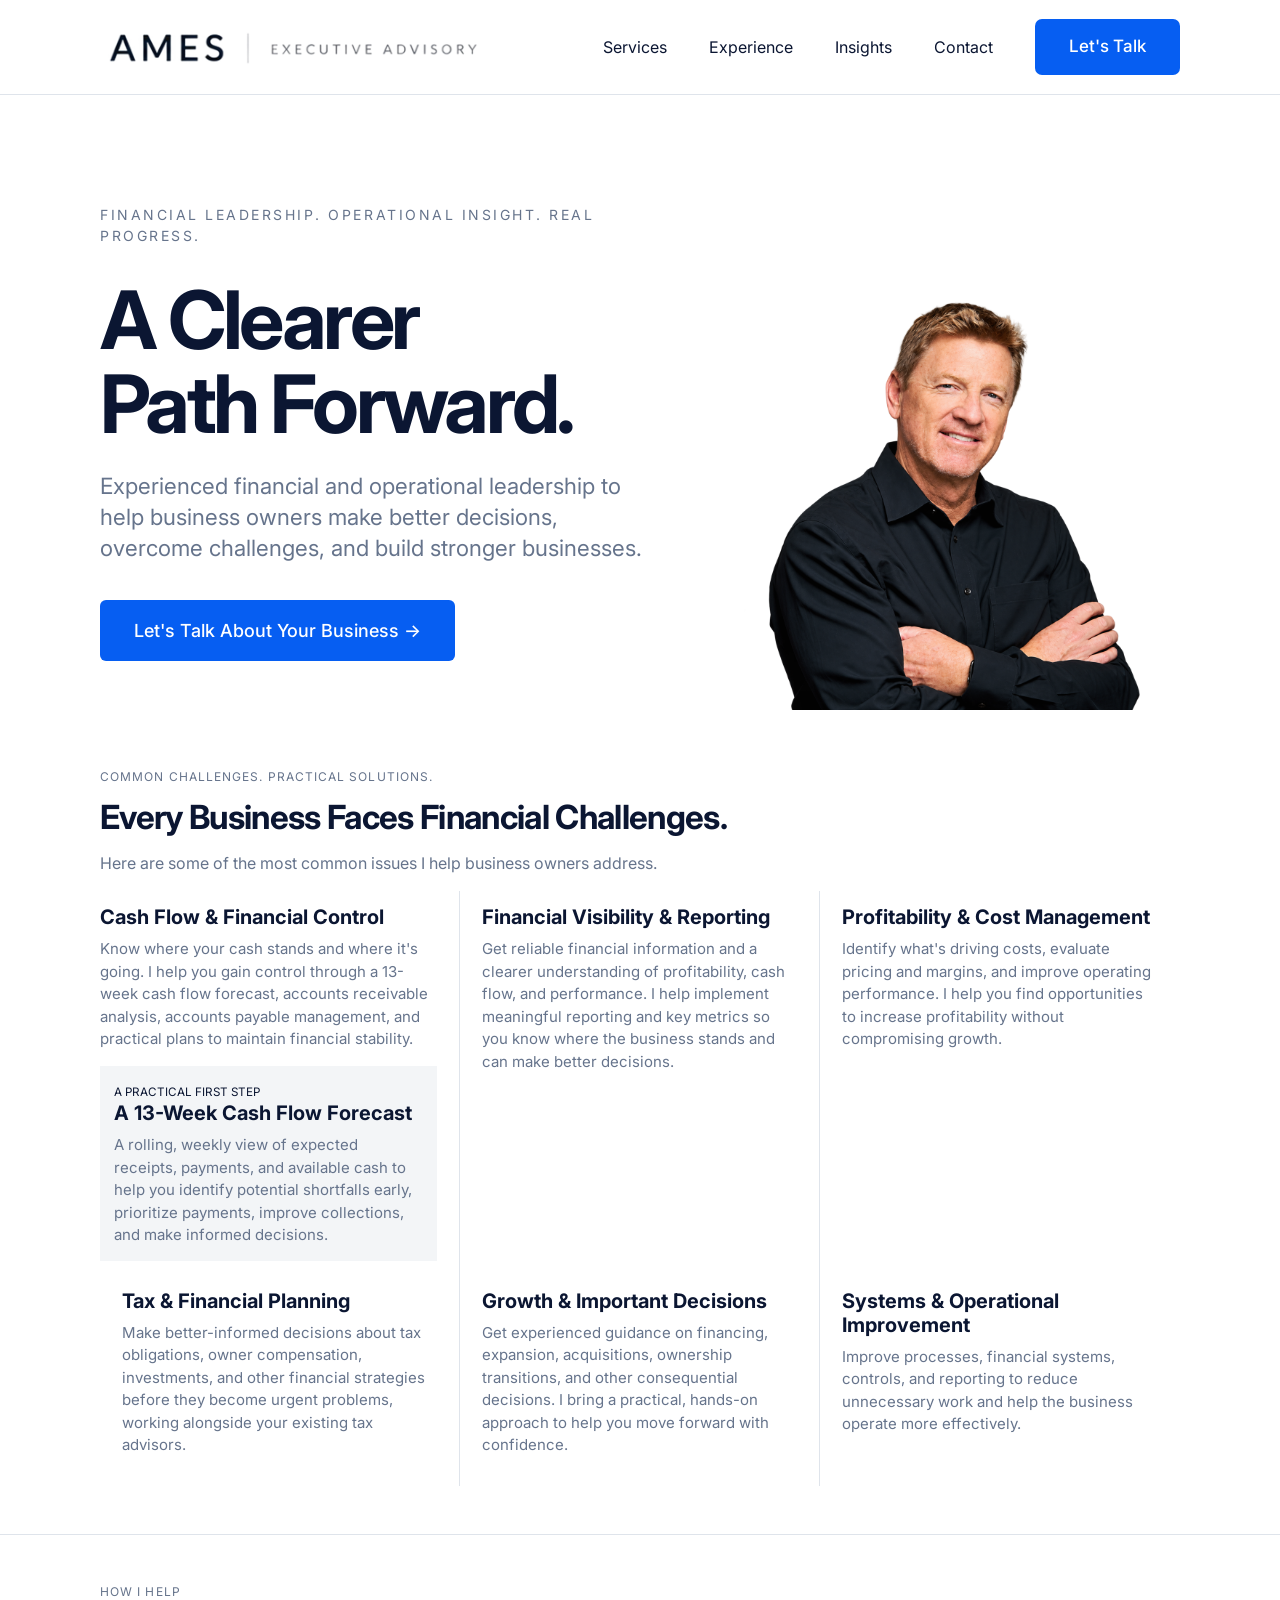
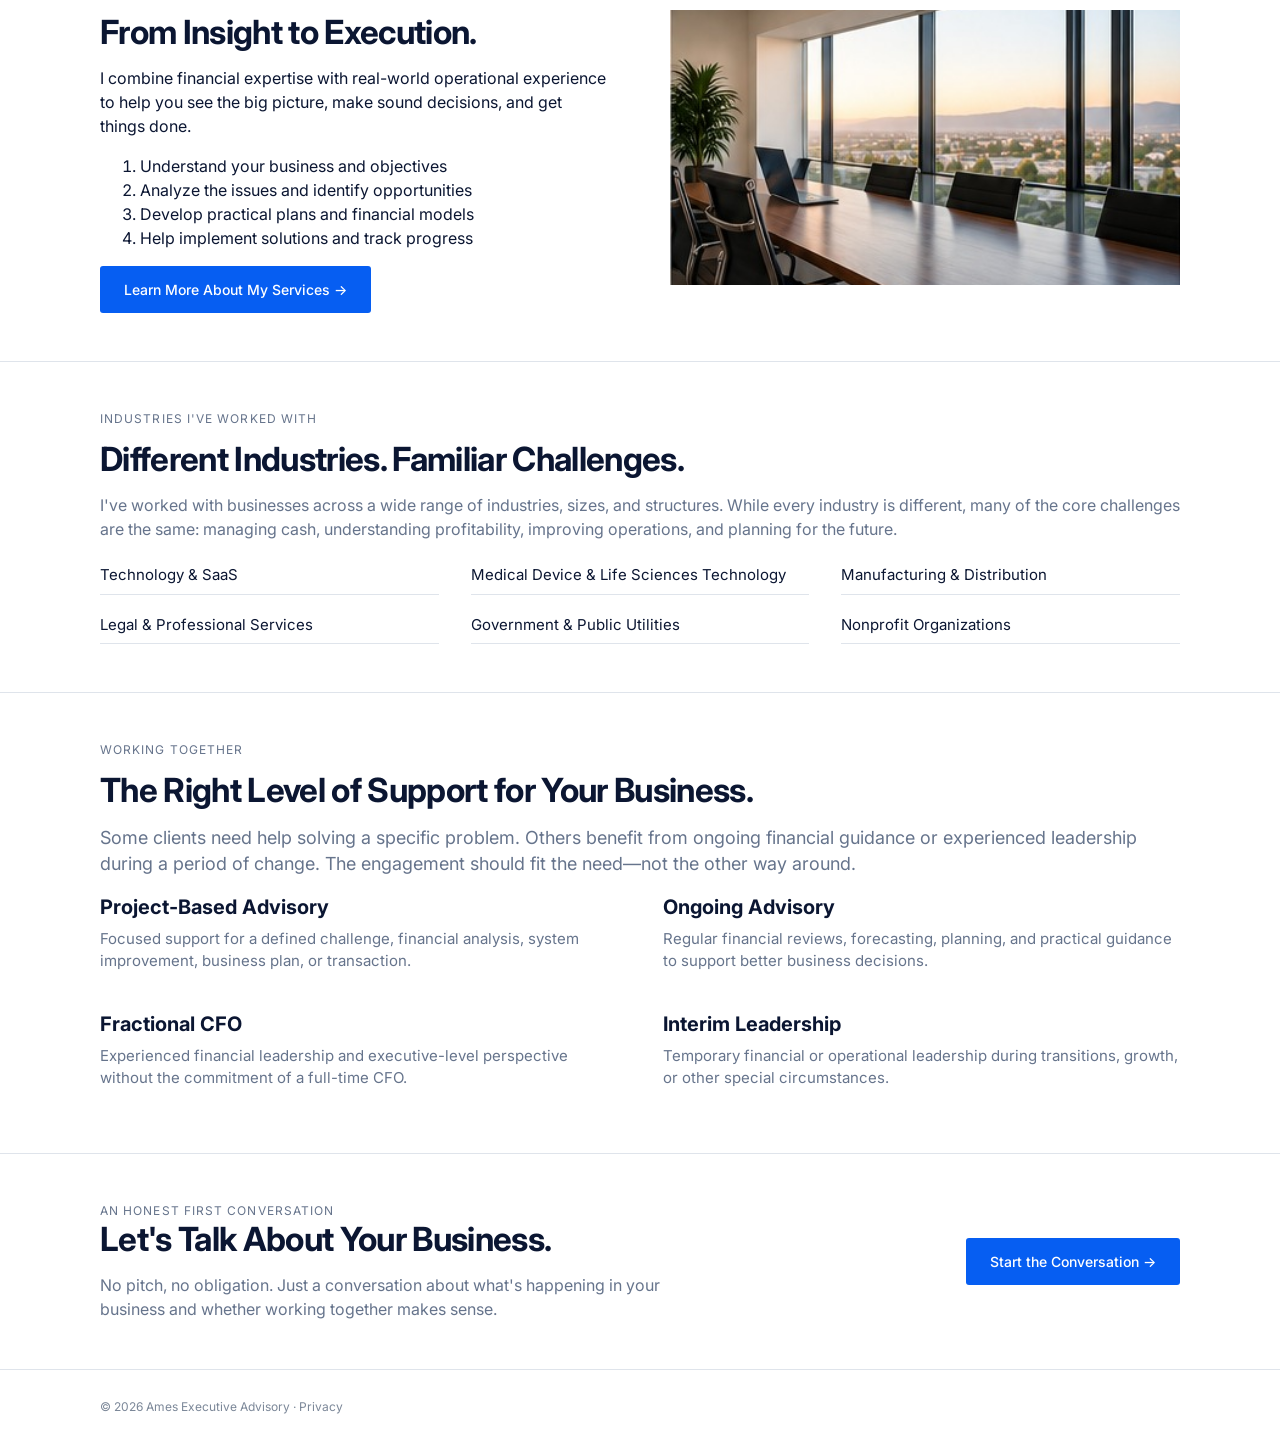
==== commit 5de2ccfd: "Correct portrait filename capitalization" ====
--- a/index.html
+++ b/index.html
@@ -1,4 +1,4 @@
-<!doctype html><html lang="en"><head><meta charset="utf-8"><meta name="viewport" content="width=device-width,initial-scale=1"><meta name="description" content="Practical financial and operational advisory for business owners. Ames Executive Advisory."><title>Home | Ames Executive Advisory</title><link rel="icon" href="/assets/favicon.png"><link rel="stylesheet" href="/assets/styles.css"><script defer src="/assets/site.js"></script></head><body><header class="header"><div class="wrap header-inner"><a href="/" aria-label="Ames Executive Advisory home"><img class="logo" src="/assets/ames-logo.png" alt="AMES | Executive Advisory"></a><nav class="nav" aria-label="Main navigation"><a class="" href="/services/">Services</a><a class="" href="/experience/">Experience</a><a class="" href="/insights/">Insights</a><a class="" href="/contact/">Contact</a><a class="btn" href="/contact/">Let's Talk</a></nav></div></header><main><div class="wrap"><section class="hero home"><div><p class="eyebrow">Financial Leadership. Operational Insight. Real Progress.</p><h1>A Clearer<br>Path Forward.</h1><p class="lead">Experienced financial and operational leadership to help business owners make better decisions, overcome challenges, and build stronger businesses.</p><a class="btn" href="/contact/">Let's Talk About Your Business →</a></div><img class="photo" src="/assets/Michael-ames-cutout.png" alt="Michael Ames"></section></div>
+<!doctype html><html lang="en"><head><meta charset="utf-8"><meta name="viewport" content="width=device-width,initial-scale=1"><meta name="description" content="Practical financial and operational advisory for business owners. Ames Executive Advisory."><title>Home | Ames Executive Advisory</title><link rel="icon" href="/assets/favicon.png"><link rel="stylesheet" href="/assets/styles.css"><script defer src="/assets/site.js"></script></head><body><header class="header"><div class="wrap header-inner"><a href="/" aria-label="Ames Executive Advisory home"><img class="logo" src="/assets/ames-logo.png" alt="AMES | Executive Advisory"></a><nav class="nav" aria-label="Main navigation"><a class="" href="/services/">Services</a><a class="" href="/experience/">Experience</a><a class="" href="/insights/">Insights</a><a class="" href="/contact/">Contact</a><a class="btn" href="/contact/">Let's Talk</a></nav></div></header><main><div class="wrap"><section class="hero home"><div><p class="eyebrow">Financial Leadership. Operational Insight. Real Progress.</p><h1>A Clearer<br>Path Forward.</h1><p class="lead">Experienced financial and operational leadership to help business owners make better decisions, overcome challenges, and build stronger businesses.</p><a class="btn" href="/contact/">Let's Talk About Your Business →</a></div><img class="photo" src="/assets/michael-ames-cutout.png" alt="Michael Ames"></section></div>
 <section class="section"><div class="wrap"><p class="eyebrow">Common Challenges. Practical Solutions.</p><h2>Every Business Faces Financial Challenges.</h2><p class="muted">Here are some of the most common issues I help business owners address.</p><div class="grid3"><div><h3>Cash Flow & Financial Control</h3><p>Know where your cash stands and where it's going. I help you gain control through a 13-week cash flow forecast, accounts receivable analysis, accounts payable management, and practical plans to maintain financial stability.</p><div class="small-card"><small>A PRACTICAL FIRST STEP</small><h3>A 13-Week Cash Flow Forecast</h3><p>A rolling, weekly view of expected receipts, payments, and available cash to help you identify potential shortfalls early, prioritize payments, improve collections, and make informed decisions.</p></div></div><div><h3>Financial Visibility & Reporting</h3><p>Get reliable financial information and a clearer understanding of profitability, cash flow, and performance. I help implement meaningful reporting and key metrics so you know where the business stands and can make better decisions.</p></div><div><h3>Profitability & Cost Management</h3><p>Identify what's driving costs, evaluate pricing and margins, and improve operating performance. I help you find opportunities to increase profitability without compromising growth.</p></div><div><h3>Tax & Financial Planning</h3><p>Make better-informed decisions about tax obligations, owner compensation, investments, and other financial strategies before they become urgent problems, working alongside your existing tax advisors.</p></div><div><h3>Growth & Important Decisions</h3><p>Get experienced guidance on financing, expansion, acquisitions, ownership transitions, and other consequential decisions. I bring a practical, hands-on approach to help you move forward with confidence.</p></div><div><h3>Systems & Operational Improvement</h3><p>Improve processes, financial systems, controls, and reporting to reduce unnecessary work and help the business operate more effectively.</p></div></div></div></section>
 <section class="section"><div class="wrap split"><div><p class="eyebrow">How I Help</p><h2>From Insight to Execution.</h2><p>I combine financial expertise with real-world operational experience to help you see the big picture, make sound decisions, and get things done.</p><ol><li>Understand your business and objectives</li><li>Analyze the issues and identify opportunities</li><li>Develop practical plans and financial models</li><li>Help implement solutions and track progress</li></ol><a class="btn" href="/services/">Learn More About My Services →</a></div><img src="/assets/boardroom.jpg" alt="Modern conference room"></div></section>
 <section class="section"><div class="wrap"><p class="eyebrow">Industries I've Worked With</p><h2>Different Industries. Familiar Challenges.</h2><p class="muted">I've worked with businesses across a wide range of industries, sizes, and structures. While every industry is different, many of the core challenges are the same: managing cash, understanding profitability, improving operations, and planning for the future.</p><div class="industry"><span>Technology & SaaS</span><span>Medical Device & Life Sciences Technology</span><span>Manufacturing & Distribution</span><span>Legal & Professional Services</span><span>Government & Public Utilities</span><span>Nonprofit Organizations</span></div></div></section>
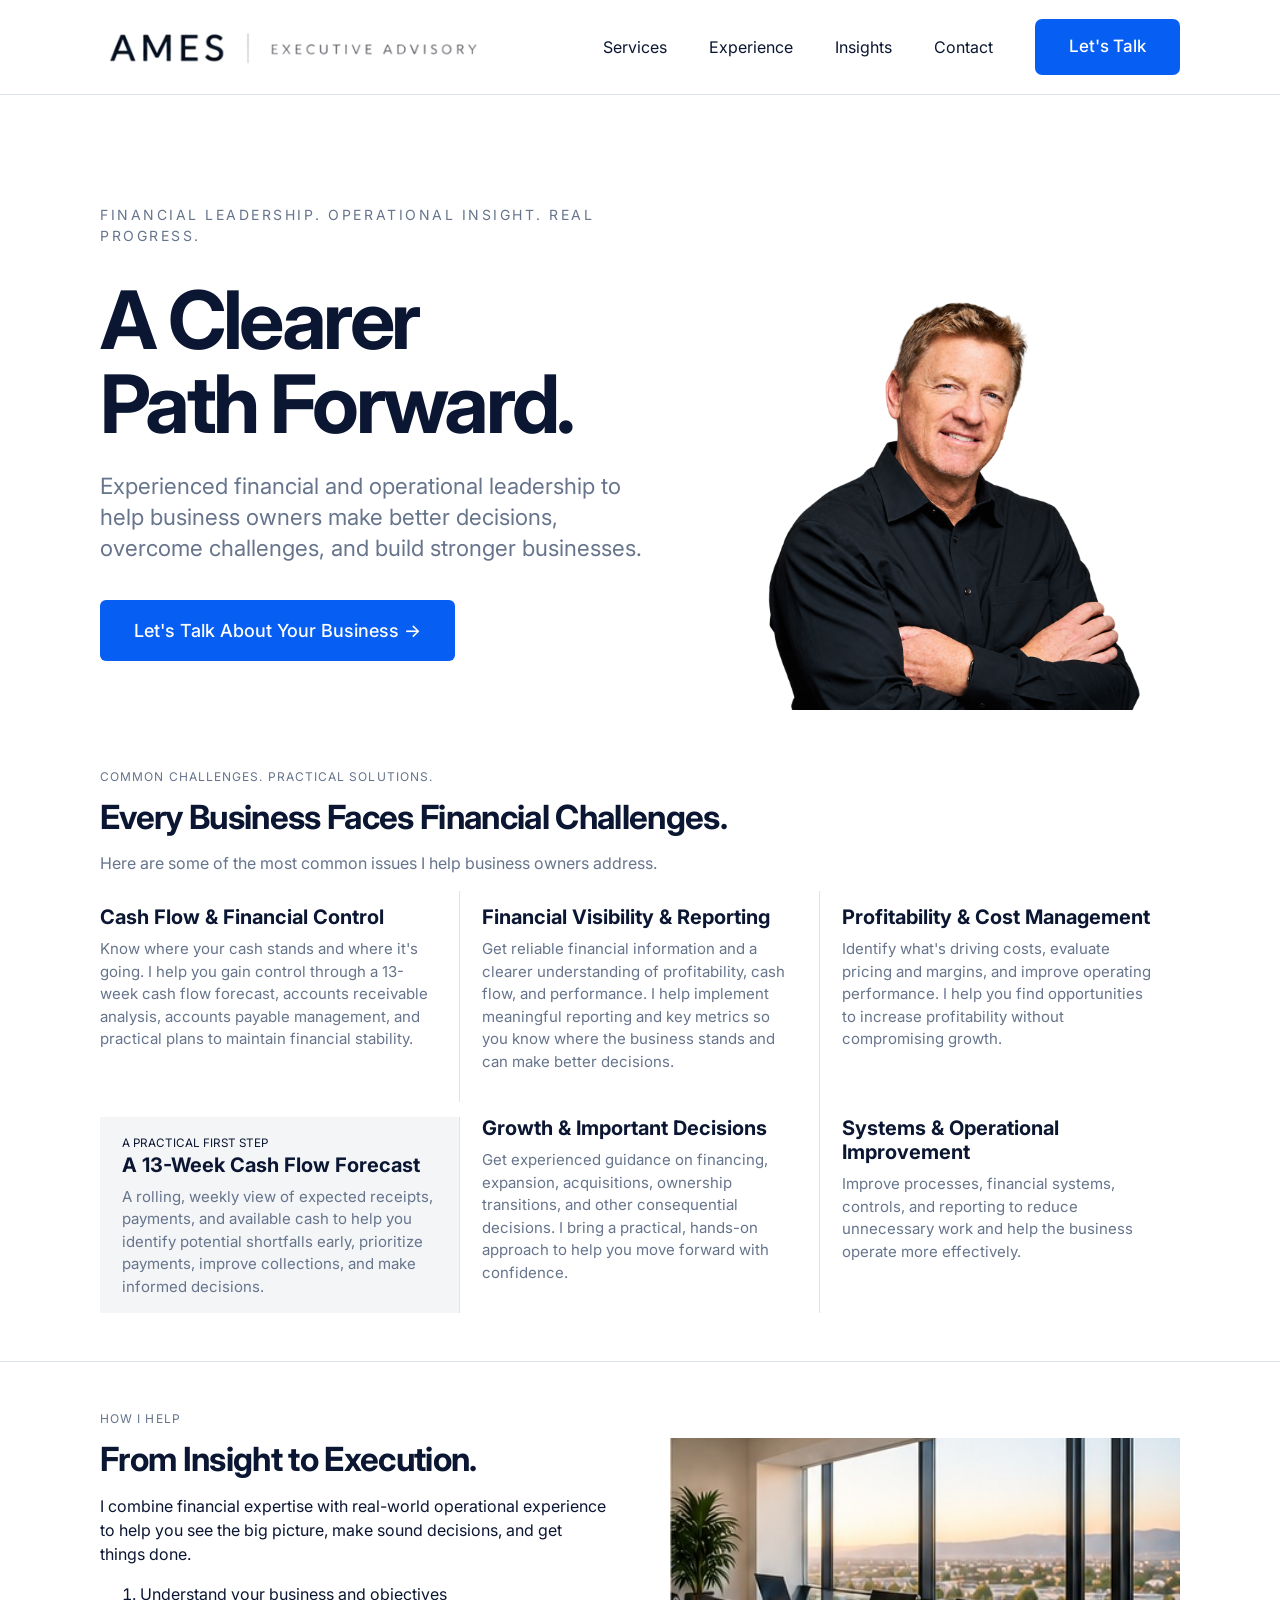
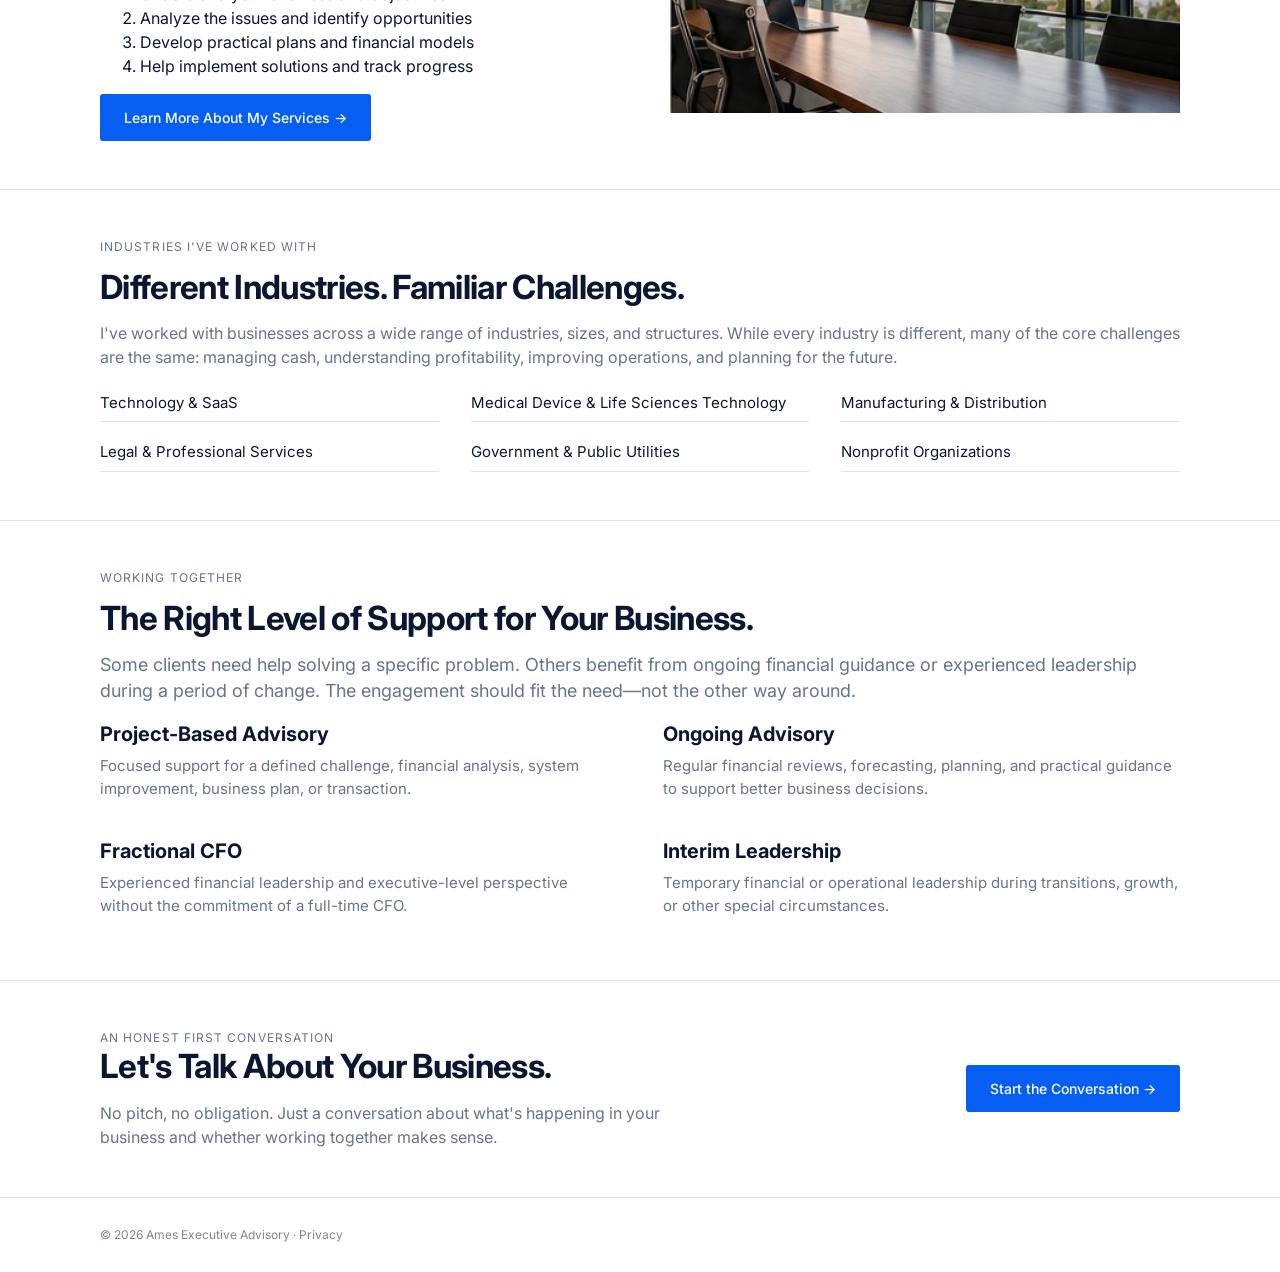
==== commit f52e5e39: "Reorganize Financial Challenges grid" ====
--- a/index.html
+++ b/index.html
@@ -1,5 +1,5 @@
 <!doctype html><html lang="en"><head><meta charset="utf-8"><meta name="viewport" content="width=device-width,initial-scale=1"><meta name="description" content="Practical financial and operational advisory for business owners. Ames Executive Advisory."><title>Home | Ames Executive Advisory</title><link rel="icon" href="/assets/favicon.png"><link rel="stylesheet" href="/assets/styles.css"><script defer src="/assets/site.js"></script></head><body><header class="header"><div class="wrap header-inner"><a href="/" aria-label="Ames Executive Advisory home"><img class="logo" src="/assets/ames-logo.png" alt="AMES | Executive Advisory"></a><nav class="nav" aria-label="Main navigation"><a class="" href="/services/">Services</a><a class="" href="/experience/">Experience</a><a class="" href="/insights/">Insights</a><a class="" href="/contact/">Contact</a><a class="btn" href="/contact/">Let's Talk</a></nav></div></header><main><div class="wrap"><section class="hero home"><div><p class="eyebrow">Financial Leadership. Operational Insight. Real Progress.</p><h1>A Clearer<br>Path Forward.</h1><p class="lead">Experienced financial and operational leadership to help business owners make better decisions, overcome challenges, and build stronger businesses.</p><a class="btn" href="/contact/">Let's Talk About Your Business →</a></div><img class="photo" src="/assets/michael-ames-cutout.png" alt="Michael Ames"></section></div>
-<section class="section"><div class="wrap"><p class="eyebrow">Common Challenges. Practical Solutions.</p><h2>Every Business Faces Financial Challenges.</h2><p class="muted">Here are some of the most common issues I help business owners address.</p><div class="grid3"><div><h3>Cash Flow & Financial Control</h3><p>Know where your cash stands and where it's going. I help you gain control through a 13-week cash flow forecast, accounts receivable analysis, accounts payable management, and practical plans to maintain financial stability.</p><div class="small-card"><small>A PRACTICAL FIRST STEP</small><h3>A 13-Week Cash Flow Forecast</h3><p>A rolling, weekly view of expected receipts, payments, and available cash to help you identify potential shortfalls early, prioritize payments, improve collections, and make informed decisions.</p></div></div><div><h3>Financial Visibility & Reporting</h3><p>Get reliable financial information and a clearer understanding of profitability, cash flow, and performance. I help implement meaningful reporting and key metrics so you know where the business stands and can make better decisions.</p></div><div><h3>Profitability & Cost Management</h3><p>Identify what's driving costs, evaluate pricing and margins, and improve operating performance. I help you find opportunities to increase profitability without compromising growth.</p></div><div><h3>Tax & Financial Planning</h3><p>Make better-informed decisions about tax obligations, owner compensation, investments, and other financial strategies before they become urgent problems, working alongside your existing tax advisors.</p></div><div><h3>Growth & Important Decisions</h3><p>Get experienced guidance on financing, expansion, acquisitions, ownership transitions, and other consequential decisions. I bring a practical, hands-on approach to help you move forward with confidence.</p></div><div><h3>Systems & Operational Improvement</h3><p>Improve processes, financial systems, controls, and reporting to reduce unnecessary work and help the business operate more effectively.</p></div></div></div></section>
+<section class="section"><div class="wrap"><p class="eyebrow">Common Challenges. Practical Solutions.</p><h2>Every Business Faces Financial Challenges.</h2><p class="muted">Here are some of the most common issues I help business owners address.</p><div class="grid3"><div><h3>Cash Flow & Financial Control</h3><p>Know where your cash stands and where it's going. I help you gain control through a 13-week cash flow forecast, accounts receivable analysis, accounts payable management, and practical plans to maintain financial stability.</p></div><div><h3>Financial Visibility & Reporting</h3><p>Get reliable financial information and a clearer understanding of profitability, cash flow, and performance. I help implement meaningful reporting and key metrics so you know where the business stands and can make better decisions.</p></div><div><h3>Profitability & Cost Management</h3><p>Identify what's driving costs, evaluate pricing and margins, and improve operating performance. I help you find opportunities to increase profitability without compromising growth.</p></div><div class="small-card"><small>A PRACTICAL FIRST STEP</small><h3>A 13-Week Cash Flow Forecast</h3><p>A rolling, weekly view of expected receipts, payments, and available cash to help you identify potential shortfalls early, prioritize payments, improve collections, and make informed decisions.</p></div><div><h3>Growth & Important Decisions</h3><p>Get experienced guidance on financing, expansion, acquisitions, ownership transitions, and other consequential decisions. I bring a practical, hands-on approach to help you move forward with confidence.</p></div><div><h3>Systems & Operational Improvement</h3><p>Improve processes, financial systems, controls, and reporting to reduce unnecessary work and help the business operate more effectively.</p></div></div></div></section>
 <section class="section"><div class="wrap split"><div><p class="eyebrow">How I Help</p><h2>From Insight to Execution.</h2><p>I combine financial expertise with real-world operational experience to help you see the big picture, make sound decisions, and get things done.</p><ol><li>Understand your business and objectives</li><li>Analyze the issues and identify opportunities</li><li>Develop practical plans and financial models</li><li>Help implement solutions and track progress</li></ol><a class="btn" href="/services/">Learn More About My Services →</a></div><img src="/assets/boardroom.jpg" alt="Modern conference room"></div></section>
 <section class="section"><div class="wrap"><p class="eyebrow">Industries I've Worked With</p><h2>Different Industries. Familiar Challenges.</h2><p class="muted">I've worked with businesses across a wide range of industries, sizes, and structures. While every industry is different, many of the core challenges are the same: managing cash, understanding profitability, improving operations, and planning for the future.</p><div class="industry"><span>Technology & SaaS</span><span>Medical Device & Life Sciences Technology</span><span>Manufacturing & Distribution</span><span>Legal & Professional Services</span><span>Government & Public Utilities</span><span>Nonprofit Organizations</span></div></div></section>
 <section class="section"><div class="wrap"><p class="eyebrow">Working Together</p><h2>The Right Level of Support for Your Business.</h2><p class="lead">Some clients need help solving a specific problem. Others benefit from ongoing financial guidance or experienced leadership during a period of change. The engagement should fit the need—not the other way around.</p><div class="grid2"><div><h3>Project-Based Advisory</h3><p>Focused support for a defined challenge, financial analysis, system improvement, business plan, or transaction.</p></div><div><h3>Ongoing Advisory</h3><p>Regular financial reviews, forecasting, planning, and practical guidance to support better business decisions.</p></div><div><h3>Fractional CFO</h3><p>Experienced financial leadership and executive-level perspective without the commitment of a full-time CFO.</p></div><div><h3>Interim Leadership</h3><p>Temporary financial or operational leadership during transitions, growth, or other special circumstances.</p></div></div></div></section><section class="section"><div class="wrap cta"><div><p class="eyebrow">An Honest First Conversation</p><h2>Let's Talk About Your Business.</h2><p class="muted">No pitch, no obligation. Just a conversation about what's happening in your business and whether working together makes sense.</p></div><a class="btn" href="/contact/">Start the Conversation →</a></div></section></main><footer class="footer"><div class="wrap">© 2026 Ames Executive Advisory · <a href="/privacy/">Privacy</a></div></footer></body></html>
--- a/assets/styles.css
+++ b/assets/styles.css
@@ -1,6 +1,6 @@
 @import url("https://fonts.googleapis.com/css2?family=Inter:wght@400;500;600;700&display=swap");
 
-:root{--ink:#0b1632;--muted:#66748c;--blue:#065ef2;--line:#dfe4eb;--max:1140px}*{box-sizing:border-box}html{scroll-behavior:smooth}body{margin:0;color:var(--ink);font-family:Inter,Arial,Helvetica,sans-serif;background:#fff;line-height:1.5}a{color:inherit;text-decoration:none}img{max-width:100%}.wrap{max-width:var(--max);padding:0 30px;margin:auto}.header{border-bottom:1px solid var(--line);background:#fff}.header-inner{display:flex;align-items:center;justify-content:space-between;gap:30px;min-height:80px}.logo{width:290px;max-width:43vw;height:auto;display:block}.nav{display:flex;align-items:center;gap:34px;font-size:14px}.nav a:not(.btn):hover,.nav .active{color:var(--blue)}.nav .active{border-bottom:2px solid var(--blue);padding-bottom:8px}.btn{background:var(--blue);color:#fff!important;border:0;border-radius:3px;padding:13px 24px;display:inline-block;font-size:14px;font-weight:500;cursor:pointer}.btn:hover{background:#004cc9}.eyebrow{text-transform:uppercase;letter-spacing:.09em;font-size:12px;color:#66748c;margin:0 0 12px}h1,h2,h3,p{margin-top:0}h1{font-size:clamp(37px,4vw,56px);line-height:1.08;letter-spacing:-.035em;margin-bottom:18px}h2{font-size:clamp(26px,2.6vw,35px);line-height:1.18;letter-spacing:-.02em;margin-bottom:14px}h3{font-size:20px;line-height:1.2;margin-bottom:9px}.lead{font-size:18px;color:var(--muted);line-height:1.45}.muted{color:var(--muted)}.section{padding:48px 0;border-bottom:1px solid var(--line)}.hero{display:grid;grid-template-columns:1.08fr 1fr;gap:55px;align-items:center;padding:48px 0 34px}.hero .photo{width:100%;height:280px;object-fit:cover}.hero.home{padding:45px 0 0;min-height:355px}.hero.home .photo{height:330px;object-fit:contain;object-position:bottom center;mix-blend-mode:multiply}.hero.home h1{font-size:clamp(46px,5vw,67px)}.grid3{display:grid;grid-template-columns:repeat(3,1fr)}.grid3>div{padding:14px 22px;border-right:1px solid var(--line)}.grid3>div:first-child{padding-left:0}.grid3>div:nth-child(3n){border-right:0}.grid3 p,.grid2 p{color:var(--muted);font-size:15px}.grid2{display:grid;grid-template-columns:repeat(2,1fr);gap:24px 45px}.small-card{background:#f3f5f7;padding:14px;margin-top:15px;font-size:14px}.small-card p{margin-bottom:0}.split{display:grid;grid-template-columns:1fr 1fr;gap:60px;align-items:center}.split img{width:100%;height:275px;object-fit:cover}.industry{display:grid;grid-template-columns:repeat(3,1fr);gap:12px 32px}.industry span{border-bottom:1px solid var(--line);padding:7px 0;font-size:15px}.cta{display:flex;justify-content:space-between;align-items:center;gap:35px}.cta p{max-width:620px;margin:0}.footer{padding:28px 0;color:#7b8798;font-size:12px}.service-grid>div{border-bottom:1px solid var(--line);min-height:190px}.experience-row{display:grid;grid-template-columns:65px 175px 1fr;gap:25px;padding:17px 0;border-top:1px solid var(--line);align-items:center}.experience-row img{width:175px;height:110px;object-fit:cover}.number{font-size:40px;color:#a6c7f5}.insights-grid{display:grid;grid-template-columns:repeat(2,1fr);gap:38px 28px;padding-bottom:50px}.insight-card img{width:100%;height:220px;object-fit:cover;display:block;margin-bottom:15px}.insight-card h2{font-size:23px;margin-bottom:8px}.insight-card p{font-size:15px;color:var(--muted);margin-bottom:12px}.read-link,.back{font-size:12px;color:var(--blue);text-transform:uppercase;letter-spacing:.04em;font-weight:bold}.article{max-width:800px;margin:0 auto;padding:40px 30px 70px}.article h1{font-size:clamp(34px,4vw,49px)}.article .hero-image{width:100%;height:320px;object-fit:cover;margin:22px 0 25px}.article-content{font-size:17px;line-height:1.75;color:#29354a}.article-content p{margin-bottom:18px}.article-content h2{font-size:25px;color:var(--ink);margin:36px 0 14px}.article-content li{margin-bottom:8px}.article-cta{margin-top:50px;padding-top:28px;border-top:1px solid var(--line)}.contact-hero{padding:65px 0;background:linear-gradient(105deg,#fff 0%,#fff 57%,#f2f5f8 100%)}.contact-layout{display:grid;grid-template-columns:1fr 1fr;gap:75px}.form-card{background:white;border:1px solid var(--line);padding:35px;box-shadow:0 9px 25px #0b16320a}.field{margin-bottom:18px}.field label{display:block;font-weight:bold;font-size:14px;margin-bottom:7px}.field input,.field textarea{width:100%;padding:12px;border:1px solid #cbd3df;border-radius:4px;font:inherit}.field textarea{min-height:120px}.field-row{display:grid;grid-template-columns:1fr 1fr;gap:16px}.form-card button{width:100%}.privacy{font-size:12px;color:var(--muted);margin-top:15px}.notice{padding:10px 0;font-size:14px}.mobile-nav{display:none}@media(max-width:760px){.wrap{padding:0 20px}.header-inner{min-height:68px;flex-wrap:wrap;padding-top:12px;padding-bottom:12px}.logo{width:230px;max-width:75vw}.nav{gap:16px;flex-wrap:wrap;font-size:13px}.hero,.split,.contact-layout{grid-template-columns:1fr;gap:20px}.hero.home .photo{height:300px}.grid3,.industry,.insights-grid{grid-template-columns:1fr}.grid3>div{padding:14px 0;border-right:0;border-bottom:1px solid var(--line)}.grid2{grid-template-columns:1fr}.experience-row{grid-template-columns:50px 95px 1fr;gap:12px}.experience-row img{width:95px;height:85px}.experience-row h3{font-size:17px}.cta{align-items:flex-start;flex-direction:column}.article .hero-image{height:210px}.contact-hero{padding:35px 0}.form-card{padding:20px}}
+:root{--ink:#0b1632;--muted:#66748c;--blue:#065ef2;--line:#dfe4eb;--max:1140px}*{box-sizing:border-box}html{scroll-behavior:smooth}body{margin:0;color:var(--ink);font-family:Inter,Arial,Helvetica,sans-serif;background:#fff;line-height:1.5}a{color:inherit;text-decoration:none}img{max-width:100%}.wrap{max-width:var(--max);padding:0 30px;margin:auto}.header{border-bottom:1px solid var(--line);background:#fff}.header-inner{display:flex;align-items:center;justify-content:space-between;gap:30px;min-height:80px}.logo{width:290px;max-width:43vw;height:auto;display:block}.nav{display:flex;align-items:center;gap:34px;font-size:14px}.nav a:not(.btn):hover,.nav .active{color:var(--blue)}.nav .active{border-bottom:2px solid var(--blue);padding-bottom:8px}.btn{background:var(--blue);color:#fff!important;border:0;border-radius:3px;padding:13px 24px;display:inline-block;font-size:14px;font-weight:500;cursor:pointer}.btn:hover{background:#004cc9}.eyebrow{text-transform:uppercase;letter-spacing:.09em;font-size:12px;color:#66748c;margin:0 0 12px}h1,h2,h3,p{margin-top:0}h1{font-size:clamp(37px,4vw,56px);line-height:1.08;letter-spacing:-.035em;margin-bottom:18px}h2{font-size:clamp(26px,2.6vw,35px);line-height:1.18;letter-spacing:-.02em;margin-bottom:14px}h3{font-size:20px;line-height:1.2;margin-bottom:9px}.lead{font-size:18px;color:var(--muted);line-height:1.45}.muted{color:var(--muted)}.section{padding:48px 0;border-bottom:1px solid var(--line)}.hero{display:grid;grid-template-columns:1.08fr 1fr;gap:55px;align-items:center;padding:48px 0 34px}.hero .photo{width:100%;height:280px;object-fit:cover}.hero.home{padding:45px 0 0;min-height:355px}.hero.home .photo{height:440px;object-fit:contain;object-position:bottom center;mix-blend-mode:multiply}.hero.home h1{font-size:clamp(46px,5vw,67px)}.grid3{display:grid;grid-template-columns:repeat(3,1fr)}.grid3>div{padding:14px 22px;border-right:1px solid var(--line)}.grid3>div:first-child{padding-left:0}.grid3>div:nth-child(3n){border-right:0}.grid3 p,.grid2 p{color:var(--muted);font-size:15px}.grid2{display:grid;grid-template-columns:repeat(2,1fr);gap:24px 45px}.small-card{background:#f3f5f7;padding:14px;margin-top:15px;font-size:14px}.small-card p{margin-bottom:0}.split{display:grid;grid-template-columns:1fr 1fr;gap:60px;align-items:center}.split img{width:100%;height:275px;object-fit:cover}.industry{display:grid;grid-template-columns:repeat(3,1fr);gap:12px 32px}.industry span{border-bottom:1px solid var(--line);padding:7px 0;font-size:15px}.cta{display:flex;justify-content:space-between;align-items:center;gap:35px}.cta p{max-width:620px;margin:0}.footer{padding:28px 0;color:#7b8798;font-size:12px}.service-grid>div{border-bottom:1px solid var(--line);min-height:190px}.experience-row{display:grid;grid-template-columns:65px 175px 1fr;gap:25px;padding:17px 0;border-top:1px solid var(--line);align-items:center}.experience-row img{width:175px;height:110px;object-fit:cover}.number{font-size:40px;color:#a6c7f5}.insights-grid{display:grid;grid-template-columns:repeat(2,1fr);gap:38px 28px;padding-bottom:50px}.insight-card img{width:100%;height:220px;object-fit:cover;display:block;margin-bottom:15px}.insight-card h2{font-size:23px;margin-bottom:8px}.insight-card p{font-size:15px;color:var(--muted);margin-bottom:12px}.read-link,.back{font-size:12px;color:var(--blue);text-transform:uppercase;letter-spacing:.04em;font-weight:bold}.article{max-width:800px;margin:0 auto;padding:40px 30px 70px}.article h1{font-size:clamp(34px,4vw,49px)}.article .hero-image{width:100%;height:320px;object-fit:cover;margin:22px 0 25px}.article-content{font-size:17px;line-height:1.75;color:#29354a}.article-content p{margin-bottom:18px}.article-content h2{font-size:25px;color:var(--ink);margin:36px 0 14px}.article-content li{margin-bottom:8px}.article-cta{margin-top:50px;padding-top:28px;border-top:1px solid var(--line)}.contact-hero{padding:65px 0;background:linear-gradient(105deg,#fff 0%,#fff 57%,#f2f5f8 100%)}.contact-layout{display:grid;grid-template-columns:1fr 1fr;gap:75px}.form-card{background:white;border:1px solid var(--line);padding:35px;box-shadow:0 9px 25px #0b16320a}.field{margin-bottom:18px}.field label{display:block;font-weight:bold;font-size:14px;margin-bottom:7px}.field input,.field textarea{width:100%;padding:12px;border:1px solid #cbd3df;border-radius:4px;font:inherit}.field textarea{min-height:120px}.field-row{display:grid;grid-template-columns:1fr 1fr;gap:16px}.form-card button{width:100%}.privacy{font-size:12px;color:var(--muted);margin-top:15px}.notice{padding:10px 0;font-size:14px}.mobile-nav{display:none}@media(max-width:760px){.wrap{padding:0 20px}.header-inner{min-height:68px;flex-wrap:wrap;padding-top:12px;padding-bottom:12px}.logo{width:230px;max-width:75vw}.nav{gap:16px;flex-wrap:wrap;font-size:13px}.hero,.split,.contact-layout{grid-template-columns:1fr;gap:20px}.hero.home .photo{height:300px}.grid3,.industry,.insights-grid{grid-template-columns:1fr}.grid3>div{padding:14px 0;border-right:0;border-bottom:1px solid var(--line)}.grid2{grid-template-columns:1fr}.experience-row{grid-template-columns:50px 95px 1fr;gap:12px}.experience-row img{width:95px;height:85px}.experience-row h3{font-size:17px}.cta{align-items:flex-start;flex-direction:column}.article .hero-image{height:210px}.contact-hero{padding:35px 0}.form-card{padding:20px}}
 
 /* Approved 2026-10-28 homepage header/hero refinement. Other sections unchanged. */
 @media (min-width: 1000px) {
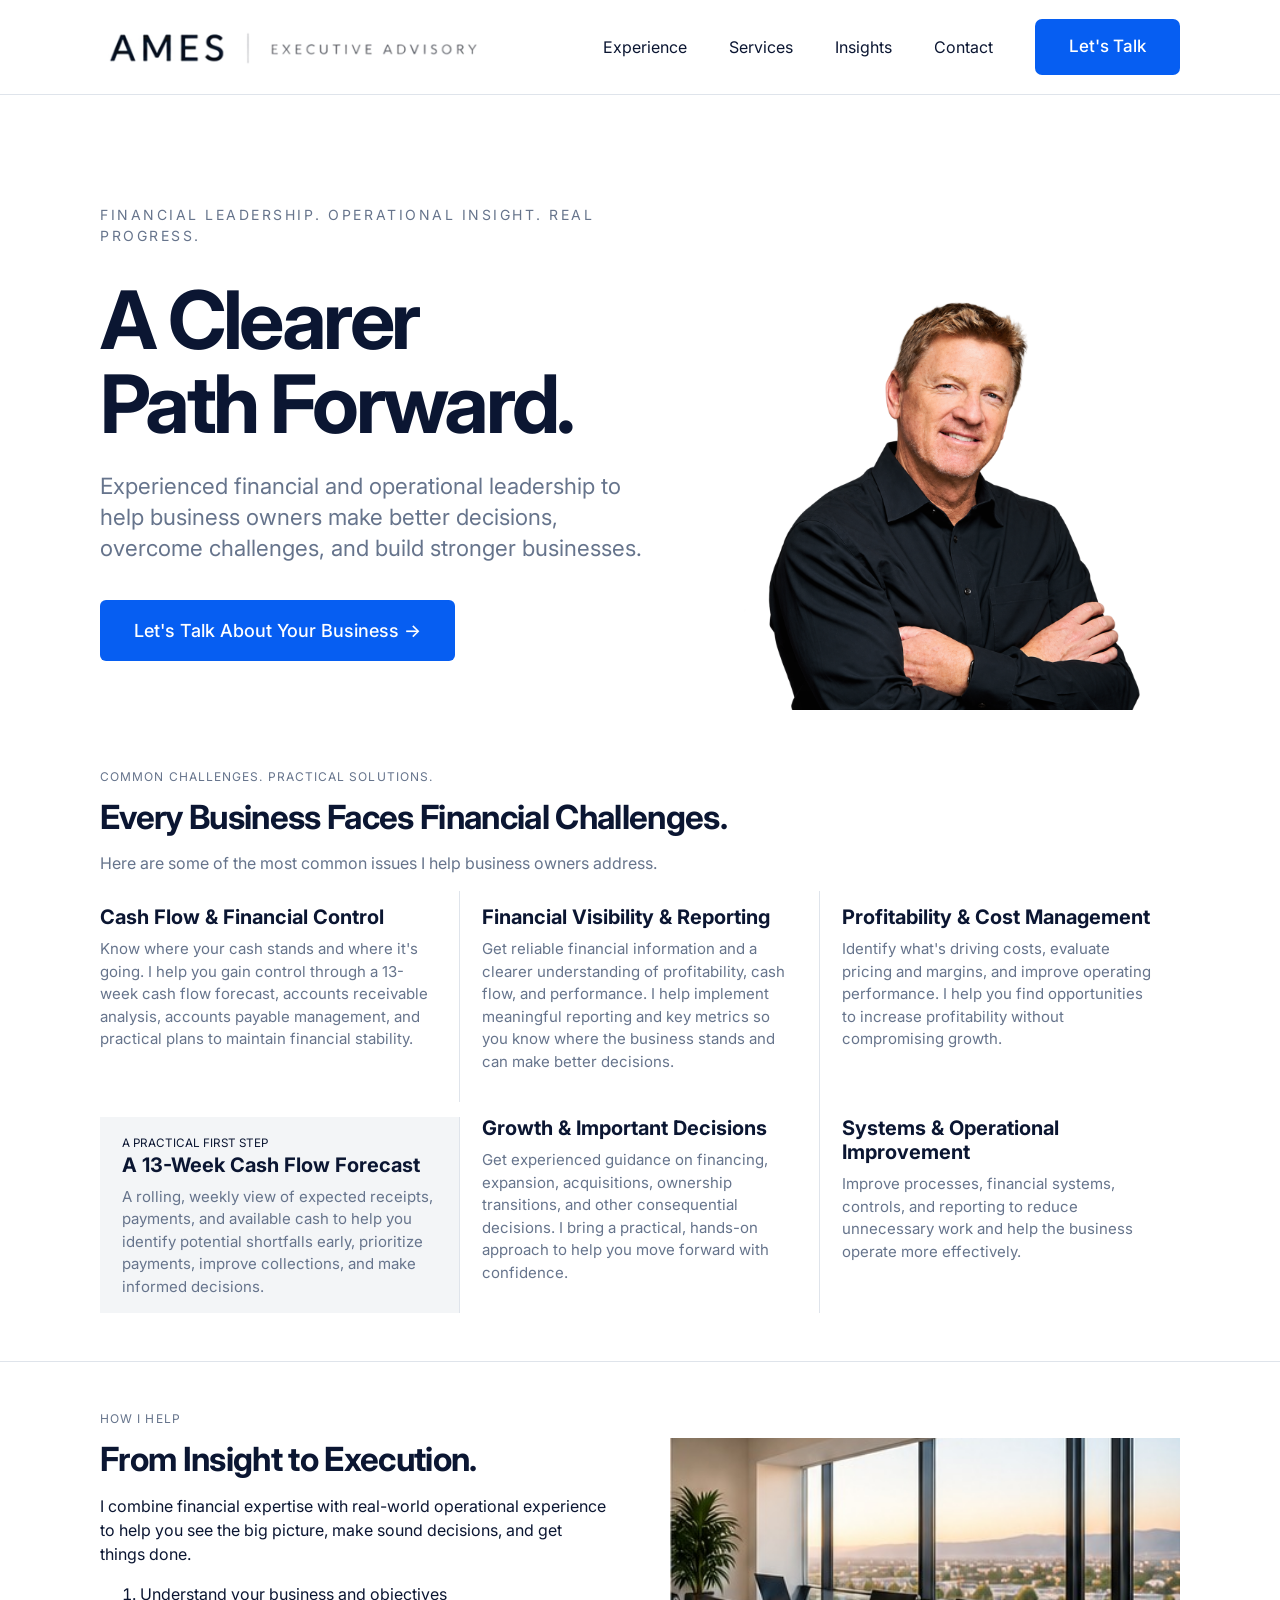
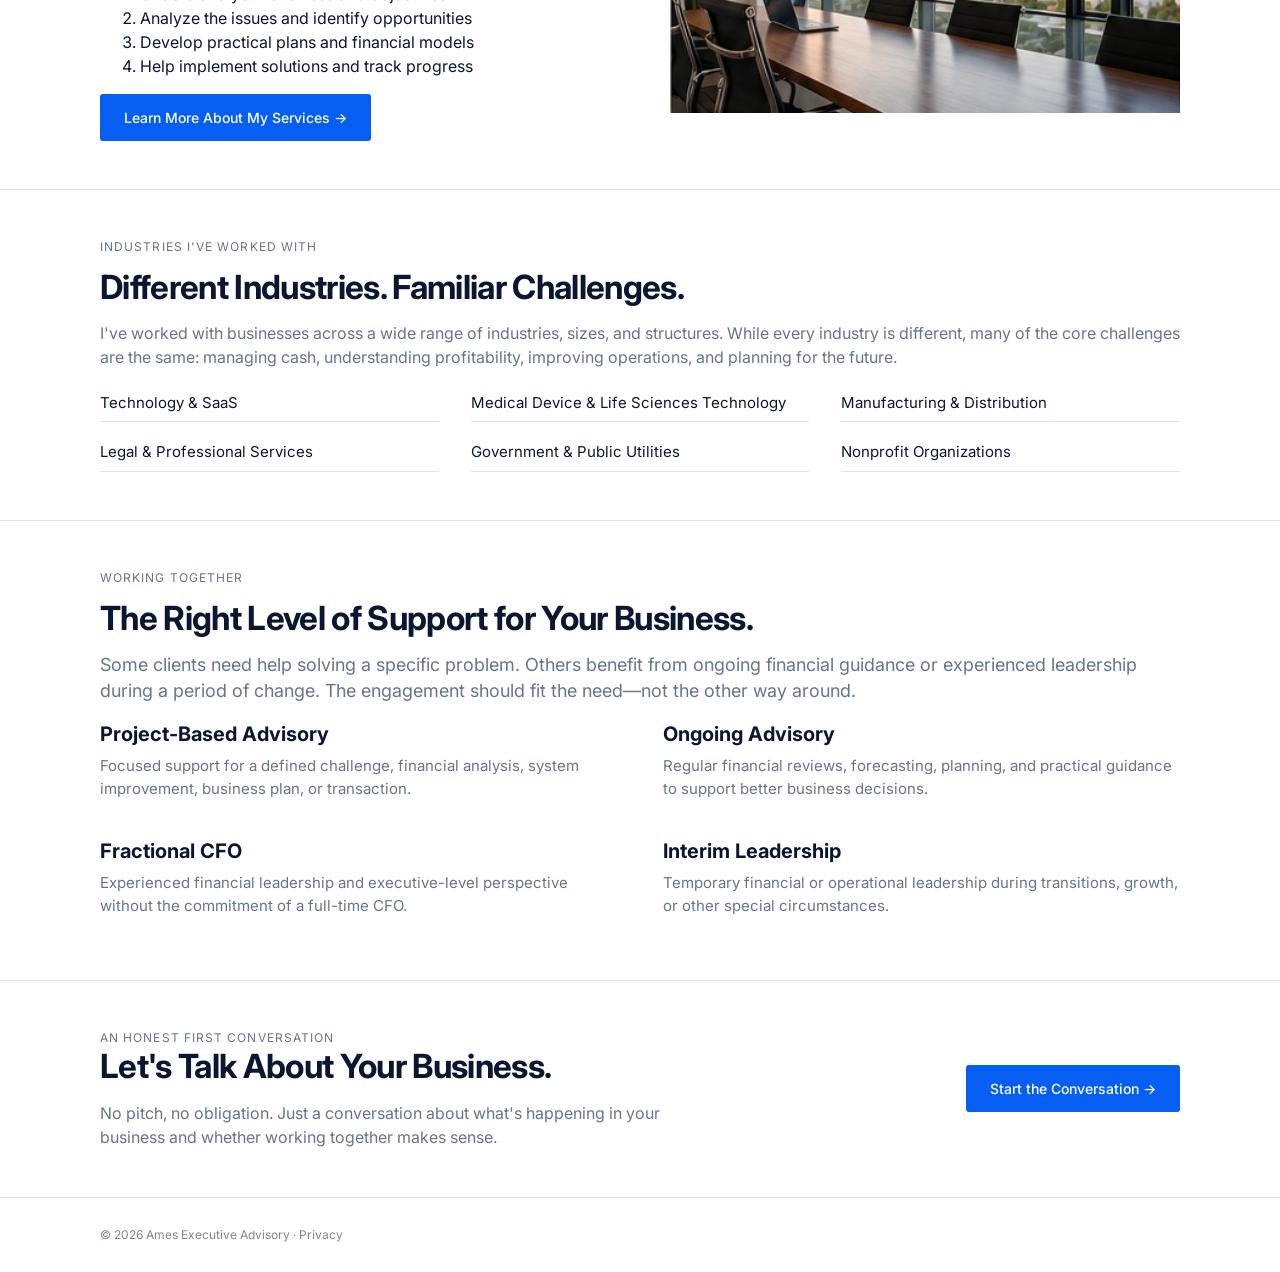
==== commit f9924586: "Switch Services and Experience" ====
--- a/index.html
+++ b/index.html
@@ -1,4 +1,4 @@
-<!doctype html><html lang="en"><head><meta charset="utf-8"><meta name="viewport" content="width=device-width,initial-scale=1"><meta name="description" content="Practical financial and operational advisory for business owners. Ames Executive Advisory."><title>Home | Ames Executive Advisory</title><link rel="icon" href="/assets/favicon.png"><link rel="stylesheet" href="/assets/styles.css"><script defer src="/assets/site.js"></script></head><body><header class="header"><div class="wrap header-inner"><a href="/" aria-label="Ames Executive Advisory home"><img class="logo" src="/assets/ames-logo.png" alt="AMES | Executive Advisory"></a><nav class="nav" aria-label="Main navigation"><a class="" href="/services/">Services</a><a class="" href="/experience/">Experience</a><a class="" href="/insights/">Insights</a><a class="" href="/contact/">Contact</a><a class="btn" href="/contact/">Let's Talk</a></nav></div></header><main><div class="wrap"><section class="hero home"><div><p class="eyebrow">Financial Leadership. Operational Insight. Real Progress.</p><h1>A Clearer<br>Path Forward.</h1><p class="lead">Experienced financial and operational leadership to help business owners make better decisions, overcome challenges, and build stronger businesses.</p><a class="btn" href="/contact/">Let's Talk About Your Business →</a></div><img class="photo" src="/assets/michael-ames-cutout.png" alt="Michael Ames"></section></div>
+<!doctype html><html lang="en"><head><meta charset="utf-8"><meta name="viewport" content="width=device-width,initial-scale=1"><meta name="description" content="Practical financial and operational advisory for business owners. Ames Executive Advisory."><title>Home | Ames Executive Advisory</title><link rel="icon" href="/assets/favicon.png"><link rel="stylesheet" href="/assets/styles.css"><script defer src="/assets/site.js"></script></head><body><header class="header"><div class="wrap header-inner"><a href="/" aria-label="Ames Executive Advisory home"><img class="logo" src="/assets/ames-logo.png" alt="AMES | Executive Advisory"></a><nav class="nav" aria-label="Main navigation"><a class="" href="/experience/">Experience</a><a class="" href="/services/">Services</a><a class="" href="/insights/">Insights</a><a class="" href="/contact/">Contact</a><a class="btn" href="/contact/">Let's Talk</a></nav></div></header><main><div class="wrap"><section class="hero home"><div><p class="eyebrow">Financial Leadership. Operational Insight. Real Progress.</p><h1>A Clearer<br>Path Forward.</h1><p class="lead">Experienced financial and operational leadership to help business owners make better decisions, overcome challenges, and build stronger businesses.</p><a class="btn" href="/contact/">Let's Talk About Your Business →</a></div><img class="photo" src="/assets/michael-ames-cutout.png" alt="Michael Ames"></section></div>
 <section class="section"><div class="wrap"><p class="eyebrow">Common Challenges. Practical Solutions.</p><h2>Every Business Faces Financial Challenges.</h2><p class="muted">Here are some of the most common issues I help business owners address.</p><div class="grid3"><div><h3>Cash Flow & Financial Control</h3><p>Know where your cash stands and where it's going. I help you gain control through a 13-week cash flow forecast, accounts receivable analysis, accounts payable management, and practical plans to maintain financial stability.</p></div><div><h3>Financial Visibility & Reporting</h3><p>Get reliable financial information and a clearer understanding of profitability, cash flow, and performance. I help implement meaningful reporting and key metrics so you know where the business stands and can make better decisions.</p></div><div><h3>Profitability & Cost Management</h3><p>Identify what's driving costs, evaluate pricing and margins, and improve operating performance. I help you find opportunities to increase profitability without compromising growth.</p></div><div class="small-card"><small>A PRACTICAL FIRST STEP</small><h3>A 13-Week Cash Flow Forecast</h3><p>A rolling, weekly view of expected receipts, payments, and available cash to help you identify potential shortfalls early, prioritize payments, improve collections, and make informed decisions.</p></div><div><h3>Growth & Important Decisions</h3><p>Get experienced guidance on financing, expansion, acquisitions, ownership transitions, and other consequential decisions. I bring a practical, hands-on approach to help you move forward with confidence.</p></div><div><h3>Systems & Operational Improvement</h3><p>Improve processes, financial systems, controls, and reporting to reduce unnecessary work and help the business operate more effectively.</p></div></div></div></section>
 <section class="section"><div class="wrap split"><div><p class="eyebrow">How I Help</p><h2>From Insight to Execution.</h2><p>I combine financial expertise with real-world operational experience to help you see the big picture, make sound decisions, and get things done.</p><ol><li>Understand your business and objectives</li><li>Analyze the issues and identify opportunities</li><li>Develop practical plans and financial models</li><li>Help implement solutions and track progress</li></ol><a class="btn" href="/services/">Learn More About My Services →</a></div><img src="/assets/boardroom.jpg" alt="Modern conference room"></div></section>
 <section class="section"><div class="wrap"><p class="eyebrow">Industries I've Worked With</p><h2>Different Industries. Familiar Challenges.</h2><p class="muted">I've worked with businesses across a wide range of industries, sizes, and structures. While every industry is different, many of the core challenges are the same: managing cash, understanding profitability, improving operations, and planning for the future.</p><div class="industry"><span>Technology & SaaS</span><span>Medical Device & Life Sciences Technology</span><span>Manufacturing & Distribution</span><span>Legal & Professional Services</span><span>Government & Public Utilities</span><span>Nonprofit Organizations</span></div></div></section>
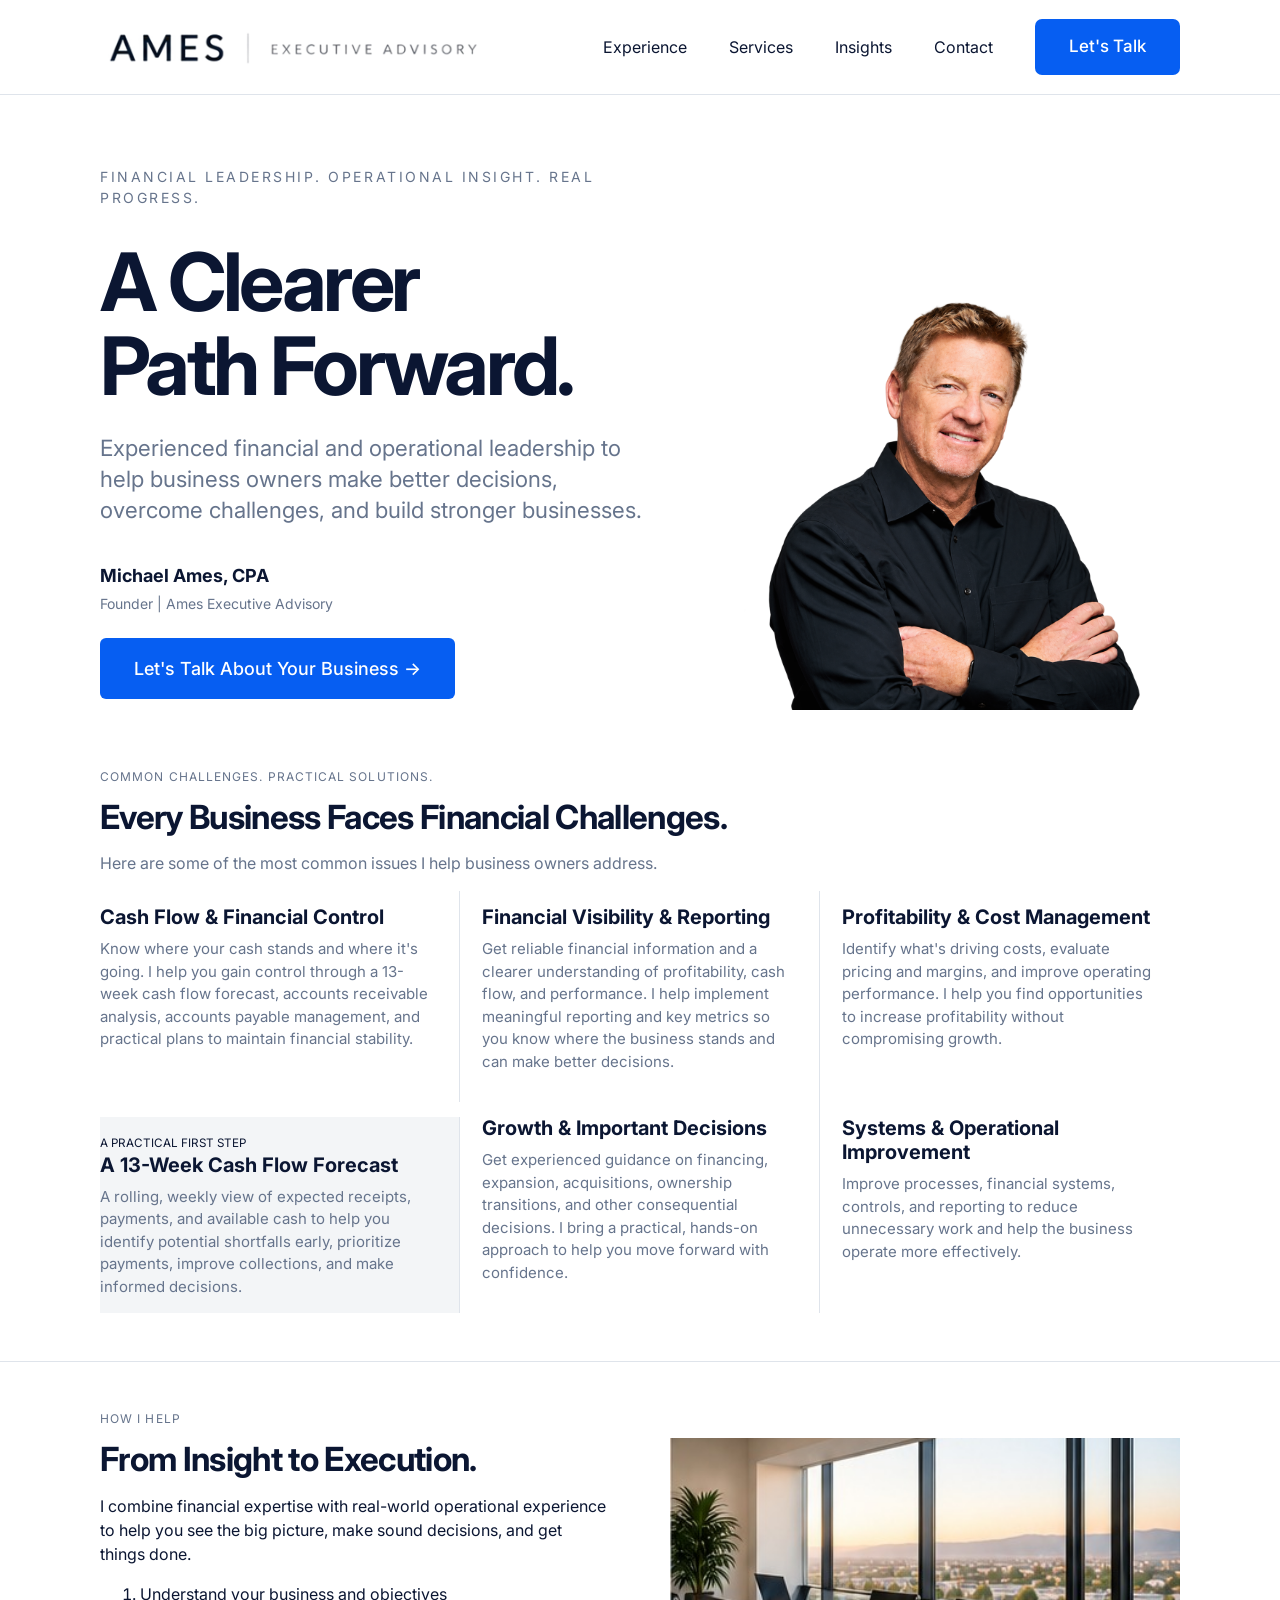
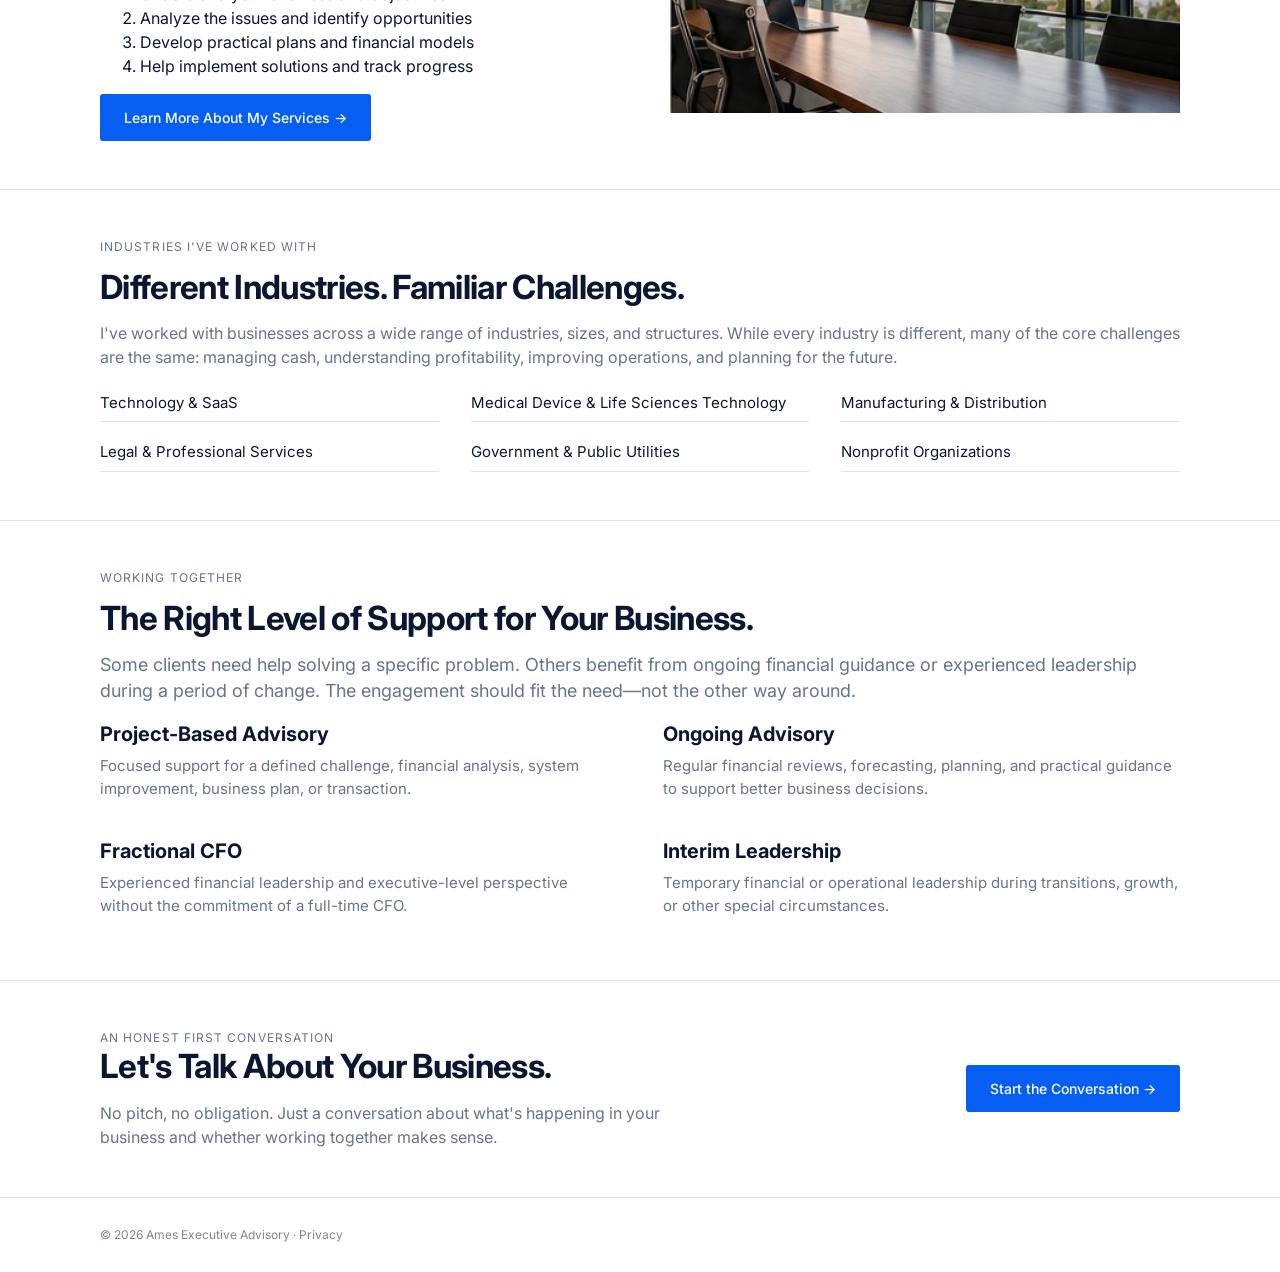
==== commit e5f2c8df: "Add name and title to homepage hero" ====
--- a/index.html
+++ b/index.html
@@ -1,4 +1,4 @@
-<!doctype html><html lang="en"><head><meta charset="utf-8"><meta name="viewport" content="width=device-width,initial-scale=1"><meta name="description" content="Practical financial and operational advisory for business owners. Ames Executive Advisory."><title>Home | Ames Executive Advisory</title><link rel="icon" href="/assets/favicon.png"><link rel="stylesheet" href="/assets/styles.css"><script defer src="/assets/site.js"></script></head><body><header class="header"><div class="wrap header-inner"><a href="/" aria-label="Ames Executive Advisory home"><img class="logo" src="/assets/ames-logo.png" alt="AMES | Executive Advisory"></a><nav class="nav" aria-label="Main navigation"><a class="" href="/experience/">Experience</a><a class="" href="/services/">Services</a><a class="" href="/insights/">Insights</a><a class="" href="/contact/">Contact</a><a class="btn" href="/contact/">Let's Talk</a></nav></div></header><main><div class="wrap"><section class="hero home"><div><p class="eyebrow">Financial Leadership. Operational Insight. Real Progress.</p><h1>A Clearer<br>Path Forward.</h1><p class="lead">Experienced financial and operational leadership to help business owners make better decisions, overcome challenges, and build stronger businesses.</p><a class="btn" href="/contact/">Let's Talk About Your Business →</a></div><img class="photo" src="/assets/michael-ames-cutout.png" alt="Michael Ames"></section></div>
+<!doctype html><html lang="en"><head><meta charset="utf-8"><meta name="viewport" content="width=device-width,initial-scale=1"><meta name="description" content="Practical financial and operational advisory for business owners. Ames Executive Advisory."><title>Home | Ames Executive Advisory</title><link rel="icon" href="/assets/favicon.png"><link rel="stylesheet" href="/assets/styles.css"><script defer src="/assets/site.js"></script></head><body><header class="header"><div class="wrap header-inner"><a href="/" aria-label="Ames Executive Advisory home"><img class="logo" src="/assets/ames-logo.png" alt="AMES | Executive Advisory"></a><nav class="nav" aria-label="Main navigation"><a class="" href="/experience/">Experience</a><a class="" href="/services/">Services</a><a class="" href="/insights/">Insights</a><a class="" href="/contact/">Contact</a><a class="btn" href="/contact/">Let's Talk</a></nav></div></header><main><div class="wrap"><section class="hero home"><div><p class="eyebrow">Financial Leadership. Operational Insight. Real Progress.</p><h1>A Clearer<br>Path Forward.</h1><p class="lead">Experienced financial and operational leadership to help business owners make better decisions, overcome challenges, and build stronger businesses.</p><div style="margin:20px 0 24px"><strong style="display:block;font-size:18px">Michael Ames, CPA</strong><span style="display:block;color:#66748c;font-size:14px;margin-top:4px">Founder | Ames Executive Advisory</span></div><a class="btn" href="/contact/">Let's Talk About Your Business →</a></div><img class="photo" src="/assets/michael-ames-cutout.png" alt="Michael Ames"></section></div>
 <section class="section"><div class="wrap"><p class="eyebrow">Common Challenges. Practical Solutions.</p><h2>Every Business Faces Financial Challenges.</h2><p class="muted">Here are some of the most common issues I help business owners address.</p><div class="grid3"><div><h3>Cash Flow & Financial Control</h3><p>Know where your cash stands and where it's going. I help you gain control through a 13-week cash flow forecast, accounts receivable analysis, accounts payable management, and practical plans to maintain financial stability.</p></div><div><h3>Financial Visibility & Reporting</h3><p>Get reliable financial information and a clearer understanding of profitability, cash flow, and performance. I help implement meaningful reporting and key metrics so you know where the business stands and can make better decisions.</p></div><div><h3>Profitability & Cost Management</h3><p>Identify what's driving costs, evaluate pricing and margins, and improve operating performance. I help you find opportunities to increase profitability without compromising growth.</p></div><div class="small-card"><small>A PRACTICAL FIRST STEP</small><h3>A 13-Week Cash Flow Forecast</h3><p>A rolling, weekly view of expected receipts, payments, and available cash to help you identify potential shortfalls early, prioritize payments, improve collections, and make informed decisions.</p></div><div><h3>Growth & Important Decisions</h3><p>Get experienced guidance on financing, expansion, acquisitions, ownership transitions, and other consequential decisions. I bring a practical, hands-on approach to help you move forward with confidence.</p></div><div><h3>Systems & Operational Improvement</h3><p>Improve processes, financial systems, controls, and reporting to reduce unnecessary work and help the business operate more effectively.</p></div></div></div></section>
 <section class="section"><div class="wrap split"><div><p class="eyebrow">How I Help</p><h2>From Insight to Execution.</h2><p>I combine financial expertise with real-world operational experience to help you see the big picture, make sound decisions, and get things done.</p><ol><li>Understand your business and objectives</li><li>Analyze the issues and identify opportunities</li><li>Develop practical plans and financial models</li><li>Help implement solutions and track progress</li></ol><a class="btn" href="/services/">Learn More About My Services →</a></div><img src="/assets/boardroom.jpg" alt="Modern conference room"></div></section>
 <section class="section"><div class="wrap"><p class="eyebrow">Industries I've Worked With</p><h2>Different Industries. Familiar Challenges.</h2><p class="muted">I've worked with businesses across a wide range of industries, sizes, and structures. While every industry is different, many of the core challenges are the same: managing cash, understanding profitability, improving operations, and planning for the future.</p><div class="industry"><span>Technology & SaaS</span><span>Medical Device & Life Sciences Technology</span><span>Manufacturing & Distribution</span><span>Legal & Professional Services</span><span>Government & Public Utilities</span><span>Nonprofit Organizations</span></div></div></section>
--- a/assets/styles.css
+++ b/assets/styles.css
@@ -1,6 +1,6 @@
 @import url("https://fonts.googleapis.com/css2?family=Inter:wght@400;500;600;700&display=swap");
 
-:root{--ink:#0b1632;--muted:#66748c;--blue:#065ef2;--line:#dfe4eb;--max:1140px}*{box-sizing:border-box}html{scroll-behavior:smooth}body{margin:0;color:var(--ink);font-family:Inter,Arial,Helvetica,sans-serif;background:#fff;line-height:1.5}a{color:inherit;text-decoration:none}img{max-width:100%}.wrap{max-width:var(--max);padding:0 30px;margin:auto}.header{border-bottom:1px solid var(--line);background:#fff}.header-inner{display:flex;align-items:center;justify-content:space-between;gap:30px;min-height:80px}.logo{width:290px;max-width:43vw;height:auto;display:block}.nav{display:flex;align-items:center;gap:34px;font-size:14px}.nav a:not(.btn):hover,.nav .active{color:var(--blue)}.nav .active{border-bottom:2px solid var(--blue);padding-bottom:8px}.btn{background:var(--blue);color:#fff!important;border:0;border-radius:3px;padding:13px 24px;display:inline-block;font-size:14px;font-weight:500;cursor:pointer}.btn:hover{background:#004cc9}.eyebrow{text-transform:uppercase;letter-spacing:.09em;font-size:12px;color:#66748c;margin:0 0 12px}h1,h2,h3,p{margin-top:0}h1{font-size:clamp(37px,4vw,56px);line-height:1.08;letter-spacing:-.035em;margin-bottom:18px}h2{font-size:clamp(26px,2.6vw,35px);line-height:1.18;letter-spacing:-.02em;margin-bottom:14px}h3{font-size:20px;line-height:1.2;margin-bottom:9px}.lead{font-size:18px;color:var(--muted);line-height:1.45}.muted{color:var(--muted)}.section{padding:48px 0;border-bottom:1px solid var(--line)}.hero{display:grid;grid-template-columns:1.08fr 1fr;gap:55px;align-items:center;padding:48px 0 34px}.hero .photo{width:100%;height:280px;object-fit:cover}.hero.home{padding:45px 0 0;min-height:355px}.hero.home .photo{height:440px;object-fit:contain;object-position:bottom center;mix-blend-mode:multiply}.hero.home h1{font-size:clamp(46px,5vw,67px)}.grid3{display:grid;grid-template-columns:repeat(3,1fr)}.grid3>div{padding:14px 22px;border-right:1px solid var(--line)}.grid3>div:first-child{padding-left:0}.grid3>div:nth-child(3n){border-right:0}.grid3 p,.grid2 p{color:var(--muted);font-size:15px}.grid2{display:grid;grid-template-columns:repeat(2,1fr);gap:24px 45px}.small-card{background:#f3f5f7;padding:14px;margin-top:15px;font-size:14px}.small-card p{margin-bottom:0}.split{display:grid;grid-template-columns:1fr 1fr;gap:60px;align-items:center}.split img{width:100%;height:275px;object-fit:cover}.industry{display:grid;grid-template-columns:repeat(3,1fr);gap:12px 32px}.industry span{border-bottom:1px solid var(--line);padding:7px 0;font-size:15px}.cta{display:flex;justify-content:space-between;align-items:center;gap:35px}.cta p{max-width:620px;margin:0}.footer{padding:28px 0;color:#7b8798;font-size:12px}.service-grid>div{border-bottom:1px solid var(--line);min-height:190px}.experience-row{display:grid;grid-template-columns:65px 175px 1fr;gap:25px;padding:17px 0;border-top:1px solid var(--line);align-items:center}.experience-row img{width:175px;height:110px;object-fit:cover}.number{font-size:40px;color:#a6c7f5}.insights-grid{display:grid;grid-template-columns:repeat(2,1fr);gap:38px 28px;padding-bottom:50px}.insight-card img{width:100%;height:220px;object-fit:cover;display:block;margin-bottom:15px}.insight-card h2{font-size:23px;margin-bottom:8px}.insight-card p{font-size:15px;color:var(--muted);margin-bottom:12px}.read-link,.back{font-size:12px;color:var(--blue);text-transform:uppercase;letter-spacing:.04em;font-weight:bold}.article{max-width:800px;margin:0 auto;padding:40px 30px 70px}.article h1{font-size:clamp(34px,4vw,49px)}.article .hero-image{width:100%;height:320px;object-fit:cover;margin:22px 0 25px}.article-content{font-size:17px;line-height:1.75;color:#29354a}.article-content p{margin-bottom:18px}.article-content h2{font-size:25px;color:var(--ink);margin:36px 0 14px}.article-content li{margin-bottom:8px}.article-cta{margin-top:50px;padding-top:28px;border-top:1px solid var(--line)}.contact-hero{padding:65px 0;background:linear-gradient(105deg,#fff 0%,#fff 57%,#f2f5f8 100%)}.contact-layout{display:grid;grid-template-columns:1fr 1fr;gap:75px}.form-card{background:white;border:1px solid var(--line);padding:35px;box-shadow:0 9px 25px #0b16320a}.field{margin-bottom:18px}.field label{display:block;font-weight:bold;font-size:14px;margin-bottom:7px}.field input,.field textarea{width:100%;padding:12px;border:1px solid #cbd3df;border-radius:4px;font:inherit}.field textarea{min-height:120px}.field-row{display:grid;grid-template-columns:1fr 1fr;gap:16px}.form-card button{width:100%}.privacy{font-size:12px;color:var(--muted);margin-top:15px}.notice{padding:10px 0;font-size:14px}.mobile-nav{display:none}@media(max-width:760px){.wrap{padding:0 20px}.header-inner{min-height:68px;flex-wrap:wrap;padding-top:12px;padding-bottom:12px}.logo{width:230px;max-width:75vw}.nav{gap:16px;flex-wrap:wrap;font-size:13px}.hero,.split,.contact-layout{grid-template-columns:1fr;gap:20px}.hero.home .photo{height:300px}.grid3,.industry,.insights-grid{grid-template-columns:1fr}.grid3>div{padding:14px 0;border-right:0;border-bottom:1px solid var(--line)}.grid2{grid-template-columns:1fr}.experience-row{grid-template-columns:50px 95px 1fr;gap:12px}.experience-row img{width:95px;height:85px}.experience-row h3{font-size:17px}.cta{align-items:flex-start;flex-direction:column}.article .hero-image{height:210px}.contact-hero{padding:35px 0}.form-card{padding:20px}}
+:root{--ink:#0b1632;--muted:#66748c;--blue:#065ef2;--line:#dfe4eb;--max:1140px}*{box-sizing:border-box}html{scroll-behavior:smooth}body{margin:0;color:var(--ink);font-family:Inter,Arial,Helvetica,sans-serif;background:#fff;line-height:1.5}a{color:inherit;text-decoration:none}img{max-width:100%}.wrap{max-width:var(--max);padding:0 30px;margin:auto}.header{border-bottom:1px solid var(--line);background:#fff}.header-inner{display:flex;align-items:center;justify-content:space-between;gap:30px;min-height:80px}.logo{width:290px;max-width:43vw;height:auto;display:block}.nav{display:flex;align-items:center;gap:34px;font-size:14px}.nav a:not(.btn):hover,.nav .active{color:var(--blue)}.nav .active{border-bottom:2px solid var(--blue);padding-bottom:8px}.btn{background:var(--blue);color:#fff!important;border:0;border-radius:3px;padding:13px 24px;display:inline-block;font-size:14px;font-weight:500;cursor:pointer}.btn:hover{background:#004cc9}.eyebrow{text-transform:uppercase;letter-spacing:.09em;font-size:12px;color:#66748c;margin:0 0 12px}h1,h2,h3,p{margin-top:0}h1{font-size:clamp(37px,4vw,56px);line-height:1.08;letter-spacing:-.035em;margin-bottom:18px}h2{font-size:clamp(26px,2.6vw,35px);line-height:1.18;letter-spacing:-.02em;margin-bottom:14px}h3{font-size:20px;line-height:1.2;margin-bottom:9px}.lead{font-size:18px;color:var(--muted);line-height:1.45}.muted{color:var(--muted)}.section{padding:48px 0;border-bottom:1px solid var(--line)}.hero{display:grid;grid-template-columns:1.08fr 1fr;gap:55px;align-items:center;padding:48px 0 34px}.hero .photo{width:100%;height:280px;object-fit:cover}.hero.home{padding:45px 0 0;min-height:355px}.hero.home .photo{height:440px;object-fit:contain;object-position:bottom center;mix-blend-mode:multiply}.hero.home h1{font-size:clamp(46px,5vw,67px)}.grid3{display:grid;grid-template-columns:repeat(3,1fr)}.grid3>div{padding:14px 22px;border-right:1px solid var(--line)}.grid3>div:nth-child(3n+1){padding-left:0}.grid3>div:nth-child(3n){border-right:0}.grid3 p,.grid2 p{color:var(--muted);font-size:15px}.grid2{display:grid;grid-template-columns:repeat(2,1fr);gap:24px 45px}.small-card{background:#f3f5f7;padding:14px;margin-top:15px;font-size:14px}.small-card p{margin-bottom:0}.split{display:grid;grid-template-columns:1fr 1fr;gap:60px;align-items:center}.split img{width:100%;height:275px;object-fit:cover}.industry{display:grid;grid-template-columns:repeat(3,1fr);gap:12px 32px}.industry span{border-bottom:1px solid var(--line);padding:7px 0;font-size:15px}.cta{display:flex;justify-content:space-between;align-items:center;gap:35px}.cta p{max-width:620px;margin:0}.footer{padding:28px 0;color:#7b8798;font-size:12px}.service-grid>div{border-bottom:1px solid var(--line);min-height:190px}.experience-row{display:grid;grid-template-columns:65px 175px 1fr;gap:25px;padding:17px 0;border-top:1px solid var(--line);align-items:center}.experience-row img{width:175px;height:110px;object-fit:cover}.number{font-size:40px;color:#a6c7f5}.insights-grid{display:grid;grid-template-columns:repeat(2,1fr);gap:38px 28px;padding-bottom:50px}.insight-card img{width:100%;height:220px;object-fit:cover;display:block;margin-bottom:15px}.insight-card h2{font-size:23px;margin-bottom:8px}.insight-card p{font-size:15px;color:var(--muted);margin-bottom:12px}.read-link,.back{font-size:12px;color:var(--blue);text-transform:uppercase;letter-spacing:.04em;font-weight:bold}.article{max-width:800px;margin:0 auto;padding:40px 30px 70px}.article h1{font-size:clamp(34px,4vw,49px)}.article .hero-image{width:100%;height:320px;object-fit:cover;margin:22px 0 25px}.article-content{font-size:17px;line-height:1.75;color:#29354a}.article-content p{margin-bottom:18px}.article-content h2{font-size:25px;color:var(--ink);margin:36px 0 14px}.article-content li{margin-bottom:8px}.article-cta{margin-top:50px;padding-top:28px;border-top:1px solid var(--line)}.contact-hero{padding:65px 0;background:linear-gradient(105deg,#fff 0%,#fff 57%,#f2f5f8 100%)}.contact-layout{display:grid;grid-template-columns:1fr 1fr;gap:75px}.form-card{background:white;border:1px solid var(--line);padding:35px;box-shadow:0 9px 25px #0b16320a}.field{margin-bottom:18px}.field label{display:block;font-weight:bold;font-size:14px;margin-bottom:7px}.field input,.field textarea{width:100%;padding:12px;border:1px solid #cbd3df;border-radius:4px;font:inherit}.field textarea{min-height:120px}.field-row{display:grid;grid-template-columns:1fr 1fr;gap:16px}.form-card button{width:100%}.privacy{font-size:12px;color:var(--muted);margin-top:15px}.notice{padding:10px 0;font-size:14px}.mobile-nav{display:none}@media(max-width:760px){.wrap{padding:0 20px}.header-inner{min-height:68px;flex-wrap:wrap;padding-top:12px;padding-bottom:12px}.logo{width:230px;max-width:75vw}.nav{gap:16px;flex-wrap:wrap;font-size:13px}.hero,.split,.contact-layout{grid-template-columns:1fr;gap:20px}.hero.home .photo{height:300px}.grid3,.industry,.insights-grid{grid-template-columns:1fr}.grid3>div{padding:14px 0;border-right:0;border-bottom:1px solid var(--line)}.grid2{grid-template-columns:1fr}.experience-row{grid-template-columns:50px 95px 1fr;gap:12px}.experience-row img{width:95px;height:85px}.experience-row h3{font-size:17px}.cta{align-items:flex-start;flex-direction:column}.article .hero-image{height:210px}.contact-hero{padding:35px 0}.form-card{padding:20px}}
 
 /* Approved 2026-10-28 homepage header/hero refinement. Other sections unchanged. */
 @media (min-width: 1000px) {
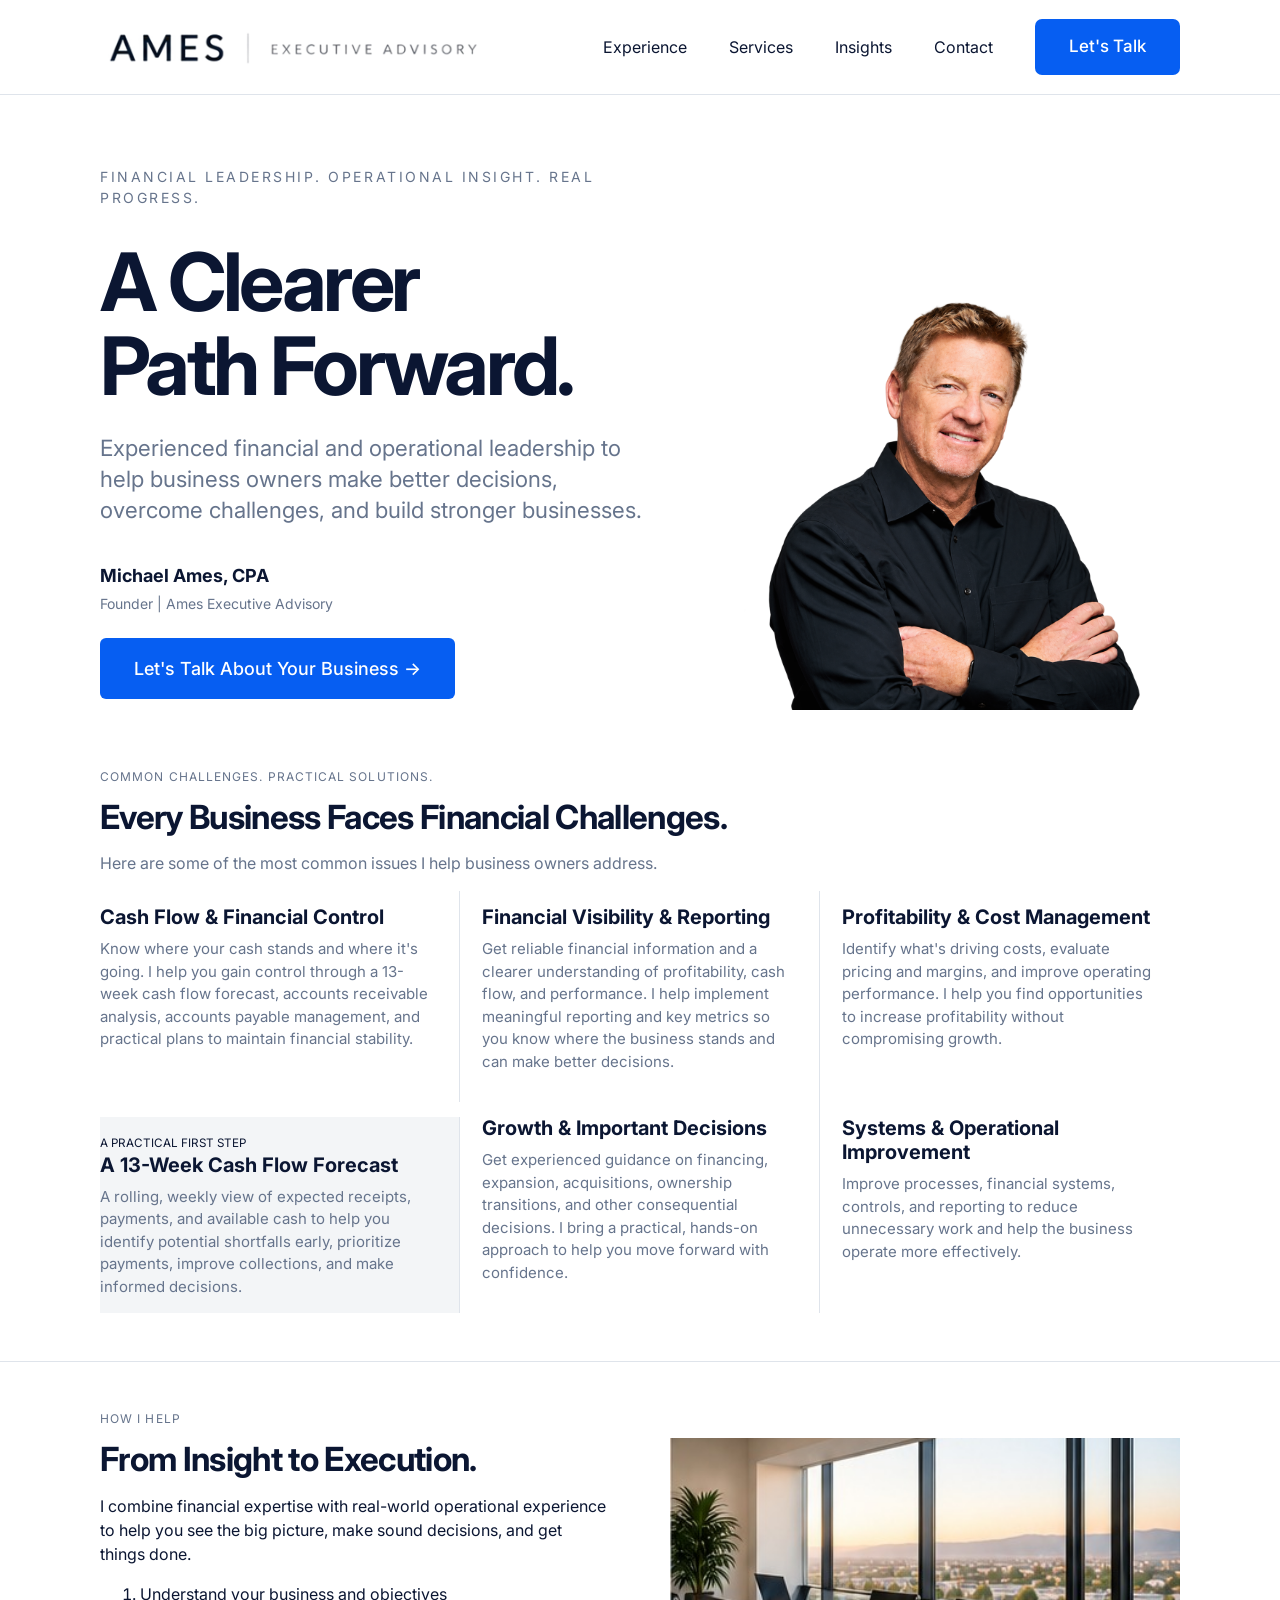
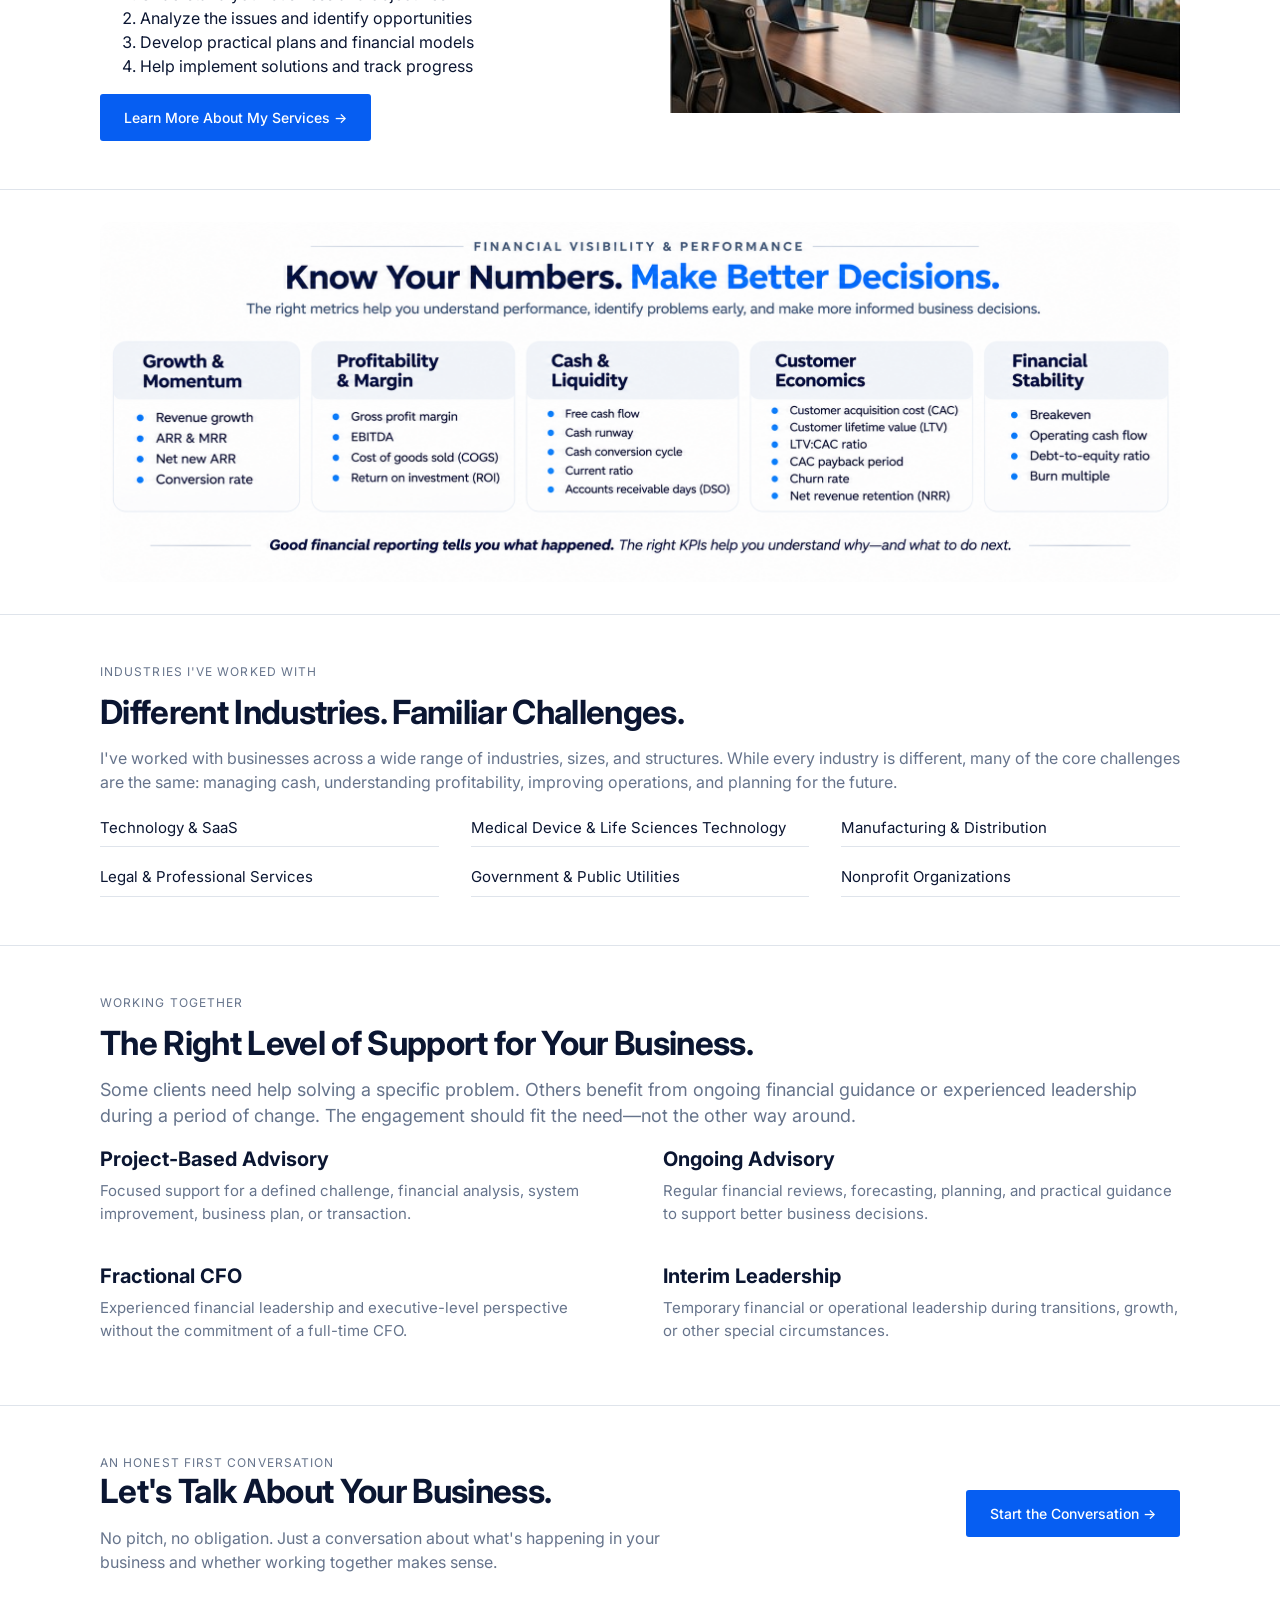
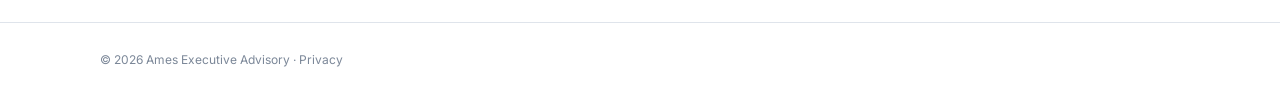
==== commit 576423a6: "Add financial KPI infographic to homepage" ====
--- a/index.html
+++ b/index.html
@@ -1,5 +1,5 @@
 <!doctype html><html lang="en"><head><meta charset="utf-8"><meta name="viewport" content="width=device-width,initial-scale=1"><meta name="description" content="Practical financial and operational advisory for business owners. Ames Executive Advisory."><title>Home | Ames Executive Advisory</title><link rel="icon" href="/assets/favicon.png"><link rel="stylesheet" href="/assets/styles.css"><script defer src="/assets/site.js"></script></head><body><header class="header"><div class="wrap header-inner"><a href="/" aria-label="Ames Executive Advisory home"><img class="logo" src="/assets/ames-logo.png" alt="AMES | Executive Advisory"></a><nav class="nav" aria-label="Main navigation"><a class="" href="/experience/">Experience</a><a class="" href="/services/">Services</a><a class="" href="/insights/">Insights</a><a class="" href="/contact/">Contact</a><a class="btn" href="/contact/">Let's Talk</a></nav></div></header><main><div class="wrap"><section class="hero home"><div><p class="eyebrow">Financial Leadership. Operational Insight. Real Progress.</p><h1>A Clearer<br>Path Forward.</h1><p class="lead">Experienced financial and operational leadership to help business owners make better decisions, overcome challenges, and build stronger businesses.</p><div style="margin:20px 0 24px"><strong style="display:block;font-size:18px">Michael Ames, CPA</strong><span style="display:block;color:#66748c;font-size:14px;margin-top:4px">Founder | Ames Executive Advisory</span></div><a class="btn" href="/contact/">Let's Talk About Your Business →</a></div><img class="photo" src="/assets/michael-ames-cutout.png" alt="Michael Ames"></section></div>
 <section class="section"><div class="wrap"><p class="eyebrow">Common Challenges. Practical Solutions.</p><h2>Every Business Faces Financial Challenges.</h2><p class="muted">Here are some of the most common issues I help business owners address.</p><div class="grid3"><div><h3>Cash Flow & Financial Control</h3><p>Know where your cash stands and where it's going. I help you gain control through a 13-week cash flow forecast, accounts receivable analysis, accounts payable management, and practical plans to maintain financial stability.</p></div><div><h3>Financial Visibility & Reporting</h3><p>Get reliable financial information and a clearer understanding of profitability, cash flow, and performance. I help implement meaningful reporting and key metrics so you know where the business stands and can make better decisions.</p></div><div><h3>Profitability & Cost Management</h3><p>Identify what's driving costs, evaluate pricing and margins, and improve operating performance. I help you find opportunities to increase profitability without compromising growth.</p></div><div class="small-card"><small>A PRACTICAL FIRST STEP</small><h3>A 13-Week Cash Flow Forecast</h3><p>A rolling, weekly view of expected receipts, payments, and available cash to help you identify potential shortfalls early, prioritize payments, improve collections, and make informed decisions.</p></div><div><h3>Growth & Important Decisions</h3><p>Get experienced guidance on financing, expansion, acquisitions, ownership transitions, and other consequential decisions. I bring a practical, hands-on approach to help you move forward with confidence.</p></div><div><h3>Systems & Operational Improvement</h3><p>Improve processes, financial systems, controls, and reporting to reduce unnecessary work and help the business operate more effectively.</p></div></div></div></section>
 <section class="section"><div class="wrap split"><div><p class="eyebrow">How I Help</p><h2>From Insight to Execution.</h2><p>I combine financial expertise with real-world operational experience to help you see the big picture, make sound decisions, and get things done.</p><ol><li>Understand your business and objectives</li><li>Analyze the issues and identify opportunities</li><li>Develop practical plans and financial models</li><li>Help implement solutions and track progress</li></ol><a class="btn" href="/services/">Learn More About My Services →</a></div><img src="/assets/boardroom.jpg" alt="Modern conference room"></div></section>
-<section class="section"><div class="wrap"><p class="eyebrow">Industries I've Worked With</p><h2>Different Industries. Familiar Challenges.</h2><p class="muted">I've worked with businesses across a wide range of industries, sizes, and structures. While every industry is different, many of the core challenges are the same: managing cash, understanding profitability, improving operations, and planning for the future.</p><div class="industry"><span>Technology & SaaS</span><span>Medical Device & Life Sciences Technology</span><span>Manufacturing & Distribution</span><span>Legal & Professional Services</span><span>Government & Public Utilities</span><span>Nonprofit Organizations</span></div></div></section>
+<section class="section" style="padding:32px 0"><div class="wrap"><img src="/assets/financial-kpis.png" alt="Financial KPIs covering growth, profitability, cash flow, customer economics, and financial stability" style="display:block;width:100%;height:auto;border-radius:12px" loading="lazy"></div></section><section class="section"><div class="wrap"><p class="eyebrow">Industries I've Worked With</p><h2>Different Industries. Familiar Challenges.</h2><p class="muted">I've worked with businesses across a wide range of industries, sizes, and structures. While every industry is different, many of the core challenges are the same: managing cash, understanding profitability, improving operations, and planning for the future.</p><div class="industry"><span>Technology & SaaS</span><span>Medical Device & Life Sciences Technology</span><span>Manufacturing & Distribution</span><span>Legal & Professional Services</span><span>Government & Public Utilities</span><span>Nonprofit Organizations</span></div></div></section>
 <section class="section"><div class="wrap"><p class="eyebrow">Working Together</p><h2>The Right Level of Support for Your Business.</h2><p class="lead">Some clients need help solving a specific problem. Others benefit from ongoing financial guidance or experienced leadership during a period of change. The engagement should fit the need—not the other way around.</p><div class="grid2"><div><h3>Project-Based Advisory</h3><p>Focused support for a defined challenge, financial analysis, system improvement, business plan, or transaction.</p></div><div><h3>Ongoing Advisory</h3><p>Regular financial reviews, forecasting, planning, and practical guidance to support better business decisions.</p></div><div><h3>Fractional CFO</h3><p>Experienced financial leadership and executive-level perspective without the commitment of a full-time CFO.</p></div><div><h3>Interim Leadership</h3><p>Temporary financial or operational leadership during transitions, growth, or other special circumstances.</p></div></div></div></section><section class="section"><div class="wrap cta"><div><p class="eyebrow">An Honest First Conversation</p><h2>Let's Talk About Your Business.</h2><p class="muted">No pitch, no obligation. Just a conversation about what's happening in your business and whether working together makes sense.</p></div><a class="btn" href="/contact/">Start the Conversation →</a></div></section></main><footer class="footer"><div class="wrap">© 2026 Ames Executive Advisory · <a href="/privacy/">Privacy</a></div></footer></body></html>
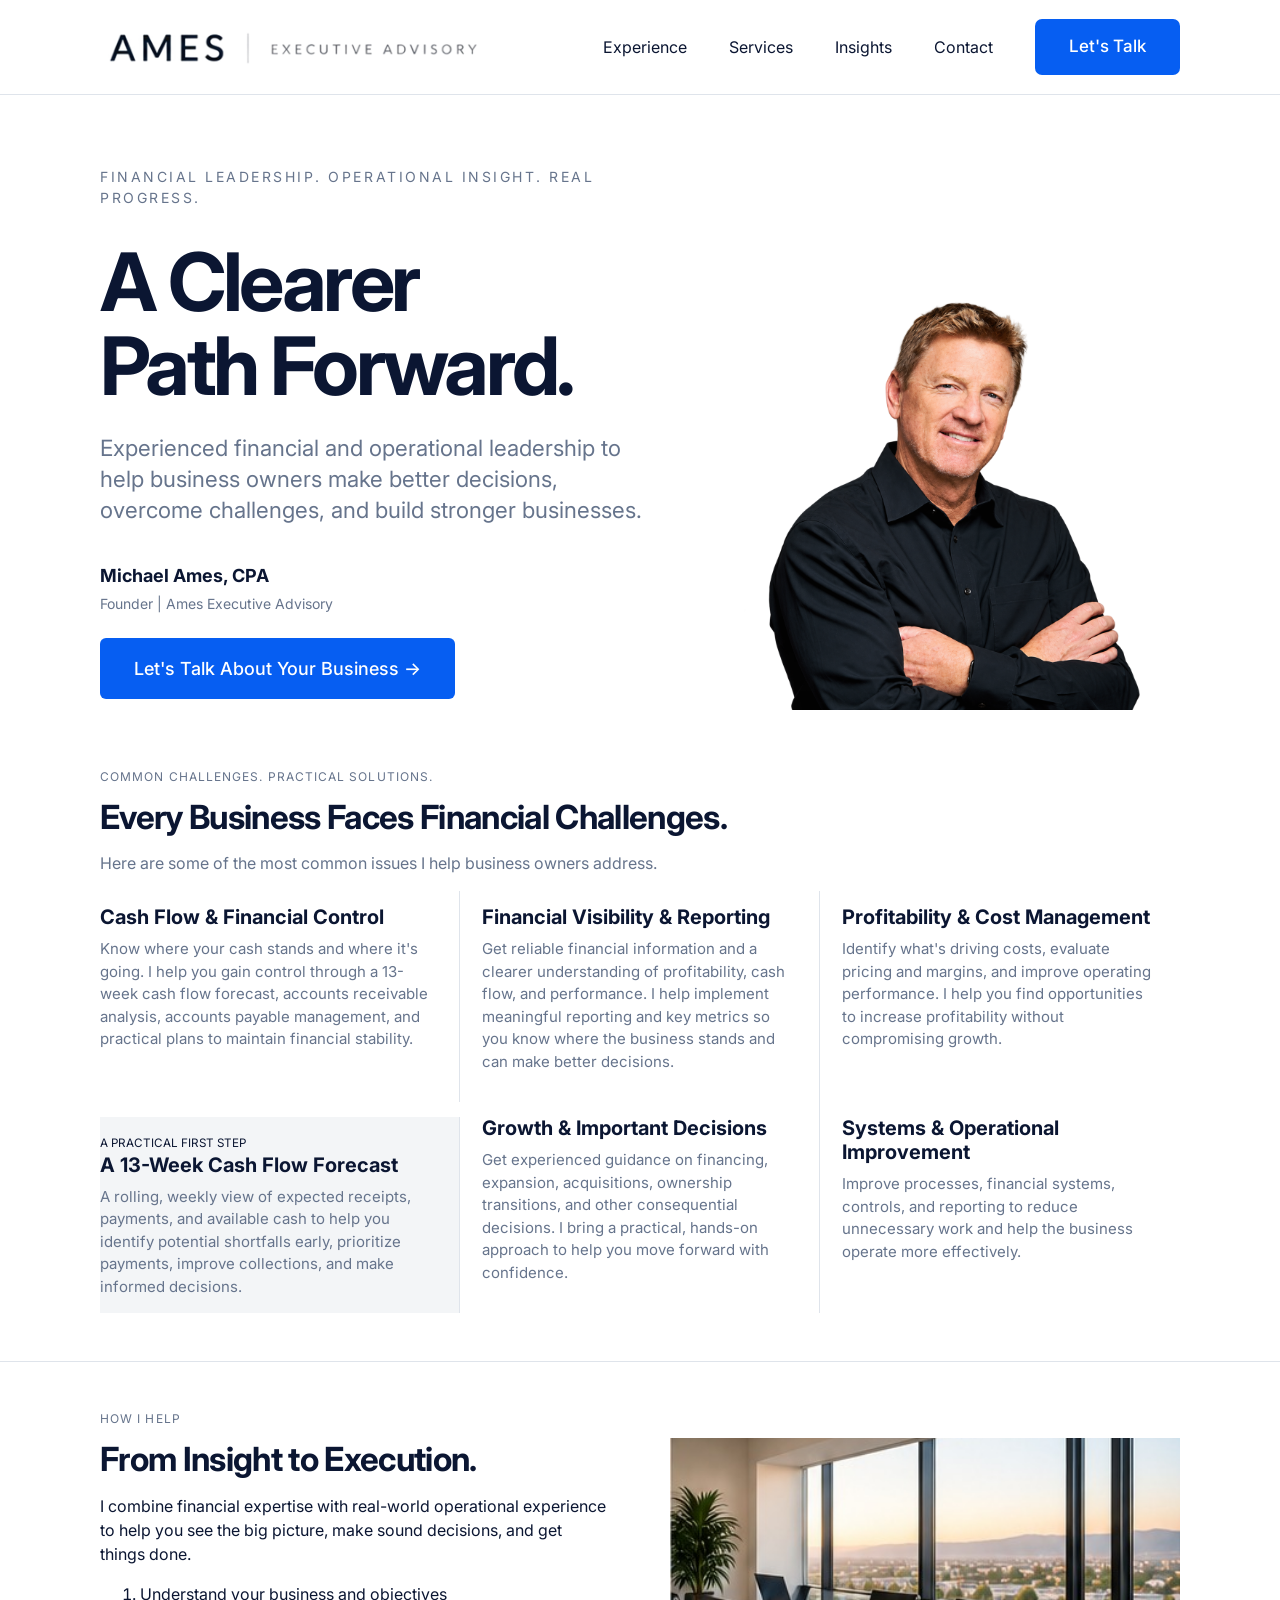
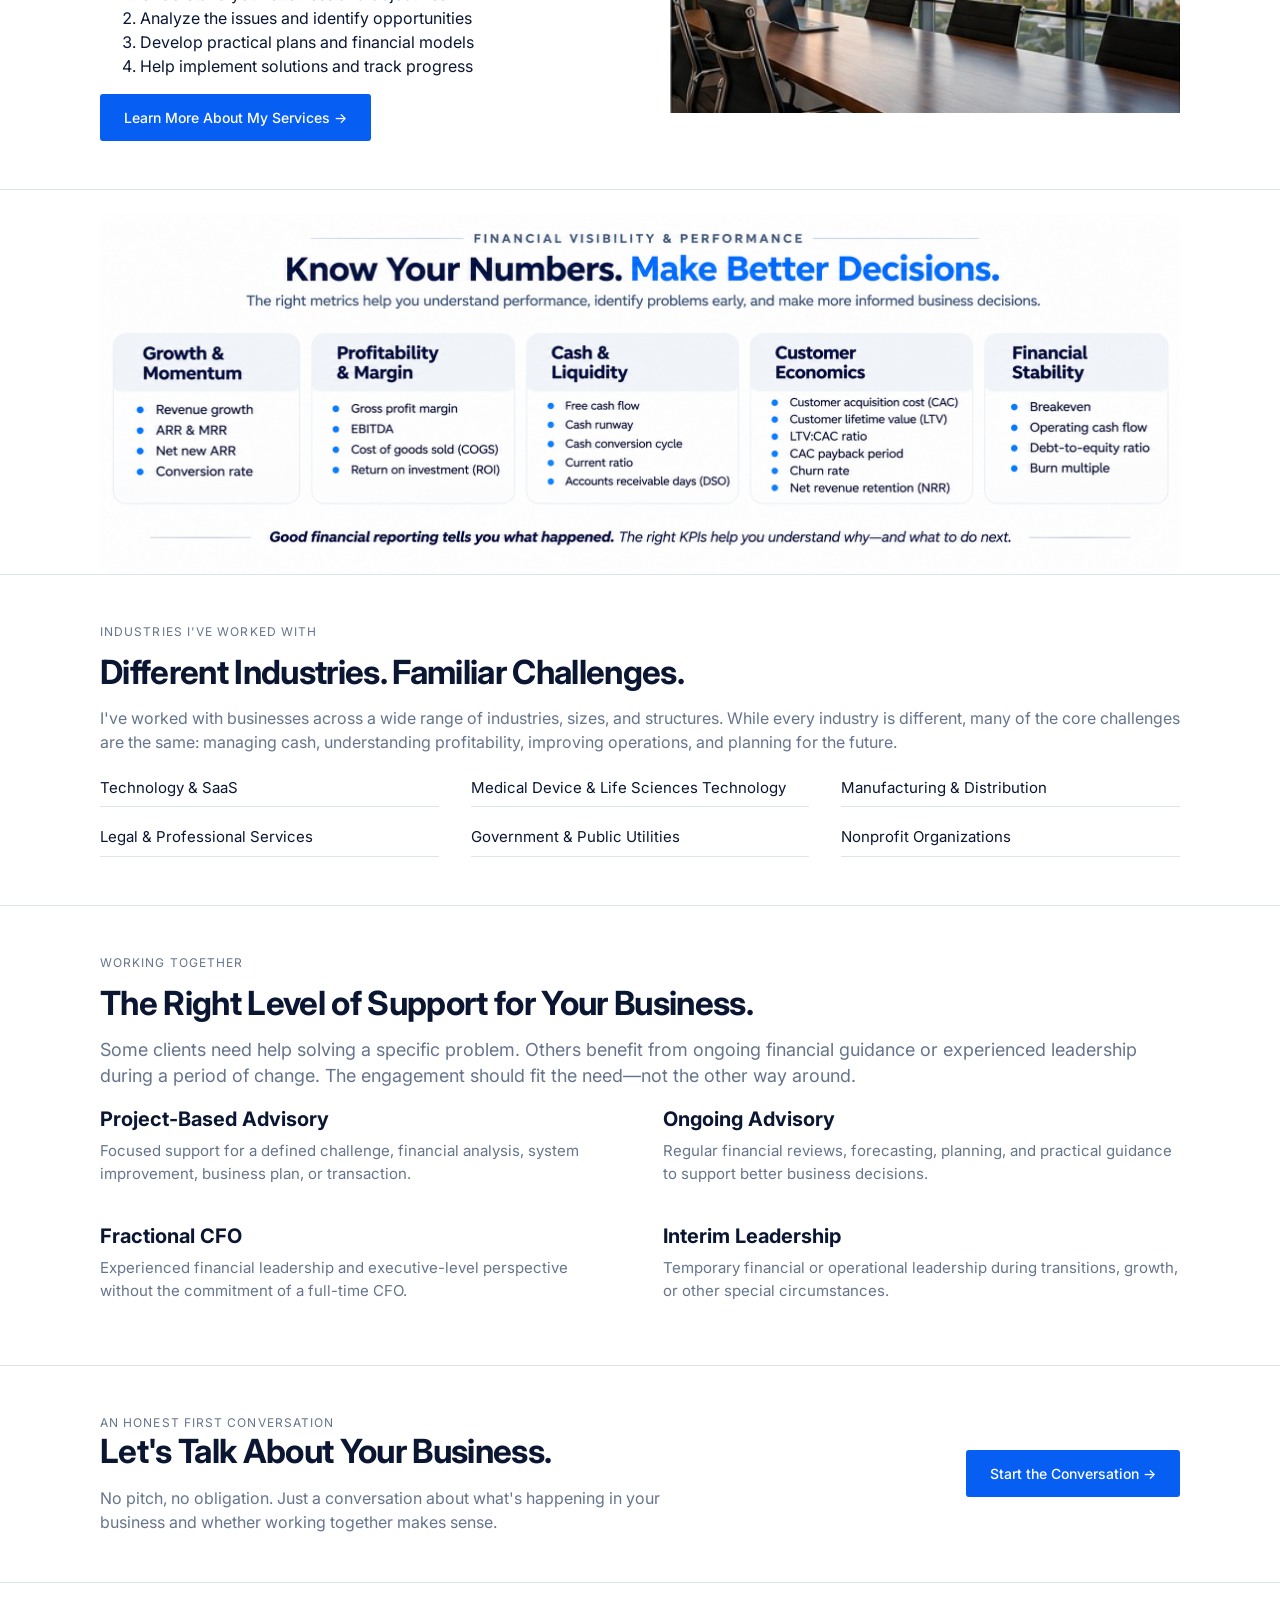
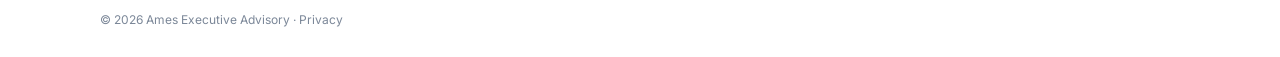
==== commit 4cfa4da4: "educe KPI infographic section spacing" ====
--- a/index.html
+++ b/index.html
@@ -1,5 +1,5 @@
 <!doctype html><html lang="en"><head><meta charset="utf-8"><meta name="viewport" content="width=device-width,initial-scale=1"><meta name="description" content="Practical financial and operational advisory for business owners. Ames Executive Advisory."><title>Home | Ames Executive Advisory</title><link rel="icon" href="/assets/favicon.png"><link rel="stylesheet" href="/assets/styles.css"><script defer src="/assets/site.js"></script></head><body><header class="header"><div class="wrap header-inner"><a href="/" aria-label="Ames Executive Advisory home"><img class="logo" src="/assets/ames-logo.png" alt="AMES | Executive Advisory"></a><nav class="nav" aria-label="Main navigation"><a class="" href="/experience/">Experience</a><a class="" href="/services/">Services</a><a class="" href="/insights/">Insights</a><a class="" href="/contact/">Contact</a><a class="btn" href="/contact/">Let's Talk</a></nav></div></header><main><div class="wrap"><section class="hero home"><div><p class="eyebrow">Financial Leadership. Operational Insight. Real Progress.</p><h1>A Clearer<br>Path Forward.</h1><p class="lead">Experienced financial and operational leadership to help business owners make better decisions, overcome challenges, and build stronger businesses.</p><div style="margin:20px 0 24px"><strong style="display:block;font-size:18px">Michael Ames, CPA</strong><span style="display:block;color:#66748c;font-size:14px;margin-top:4px">Founder | Ames Executive Advisory</span></div><a class="btn" href="/contact/">Let's Talk About Your Business →</a></div><img class="photo" src="/assets/michael-ames-cutout.png" alt="Michael Ames"></section></div>
 <section class="section"><div class="wrap"><p class="eyebrow">Common Challenges. Practical Solutions.</p><h2>Every Business Faces Financial Challenges.</h2><p class="muted">Here are some of the most common issues I help business owners address.</p><div class="grid3"><div><h3>Cash Flow & Financial Control</h3><p>Know where your cash stands and where it's going. I help you gain control through a 13-week cash flow forecast, accounts receivable analysis, accounts payable management, and practical plans to maintain financial stability.</p></div><div><h3>Financial Visibility & Reporting</h3><p>Get reliable financial information and a clearer understanding of profitability, cash flow, and performance. I help implement meaningful reporting and key metrics so you know where the business stands and can make better decisions.</p></div><div><h3>Profitability & Cost Management</h3><p>Identify what's driving costs, evaluate pricing and margins, and improve operating performance. I help you find opportunities to increase profitability without compromising growth.</p></div><div class="small-card"><small>A PRACTICAL FIRST STEP</small><h3>A 13-Week Cash Flow Forecast</h3><p>A rolling, weekly view of expected receipts, payments, and available cash to help you identify potential shortfalls early, prioritize payments, improve collections, and make informed decisions.</p></div><div><h3>Growth & Important Decisions</h3><p>Get experienced guidance on financing, expansion, acquisitions, ownership transitions, and other consequential decisions. I bring a practical, hands-on approach to help you move forward with confidence.</p></div><div><h3>Systems & Operational Improvement</h3><p>Improve processes, financial systems, controls, and reporting to reduce unnecessary work and help the business operate more effectively.</p></div></div></div></section>
 <section class="section"><div class="wrap split"><div><p class="eyebrow">How I Help</p><h2>From Insight to Execution.</h2><p>I combine financial expertise with real-world operational experience to help you see the big picture, make sound decisions, and get things done.</p><ol><li>Understand your business and objectives</li><li>Analyze the issues and identify opportunities</li><li>Develop practical plans and financial models</li><li>Help implement solutions and track progress</li></ol><a class="btn" href="/services/">Learn More About My Services →</a></div><img src="/assets/boardroom.jpg" alt="Modern conference room"></div></section>
-<section class="section" style="padding:32px 0"><div class="wrap"><img src="/assets/financial-kpis.png" alt="Financial KPIs covering growth, profitability, cash flow, customer economics, and financial stability" style="display:block;width:100%;height:auto;border-radius:12px" loading="lazy"></div></section><section class="section"><div class="wrap"><p class="eyebrow">Industries I've Worked With</p><h2>Different Industries. Familiar Challenges.</h2><p class="muted">I've worked with businesses across a wide range of industries, sizes, and structures. While every industry is different, many of the core challenges are the same: managing cash, understanding profitability, improving operations, and planning for the future.</p><div class="industry"><span>Technology & SaaS</span><span>Medical Device & Life Sciences Technology</span><span>Manufacturing & Distribution</span><span>Legal & Professional Services</span><span>Government & Public Utilities</span><span>Nonprofit Organizations</span></div></div></section>
+<section class="section" style="padding:24px 0 0"><div class="wrap"><img src="/assets/financial-kpis.png" alt="Financial KPIs covering growth, profitability, cash flow, customer economics, and financial stability" style="display:block;width:100%;height:auto;border-radius:12px" loading="lazy"></div></section><section class="section"><div class="wrap"><p class="eyebrow">Industries I've Worked With</p><h2>Different Industries. Familiar Challenges.</h2><p class="muted">I've worked with businesses across a wide range of industries, sizes, and structures. While every industry is different, many of the core challenges are the same: managing cash, understanding profitability, improving operations, and planning for the future.</p><div class="industry"><span>Technology & SaaS</span><span>Medical Device & Life Sciences Technology</span><span>Manufacturing & Distribution</span><span>Legal & Professional Services</span><span>Government & Public Utilities</span><span>Nonprofit Organizations</span></div></div></section>
 <section class="section"><div class="wrap"><p class="eyebrow">Working Together</p><h2>The Right Level of Support for Your Business.</h2><p class="lead">Some clients need help solving a specific problem. Others benefit from ongoing financial guidance or experienced leadership during a period of change. The engagement should fit the need—not the other way around.</p><div class="grid2"><div><h3>Project-Based Advisory</h3><p>Focused support for a defined challenge, financial analysis, system improvement, business plan, or transaction.</p></div><div><h3>Ongoing Advisory</h3><p>Regular financial reviews, forecasting, planning, and practical guidance to support better business decisions.</p></div><div><h3>Fractional CFO</h3><p>Experienced financial leadership and executive-level perspective without the commitment of a full-time CFO.</p></div><div><h3>Interim Leadership</h3><p>Temporary financial or operational leadership during transitions, growth, or other special circumstances.</p></div></div></div></section><section class="section"><div class="wrap cta"><div><p class="eyebrow">An Honest First Conversation</p><h2>Let's Talk About Your Business.</h2><p class="muted">No pitch, no obligation. Just a conversation about what's happening in your business and whether working together makes sense.</p></div><a class="btn" href="/contact/">Start the Conversation →</a></div></section></main><footer class="footer"><div class="wrap">© 2026 Ames Executive Advisory · <a href="/privacy/">Privacy</a></div></footer></body></html>
